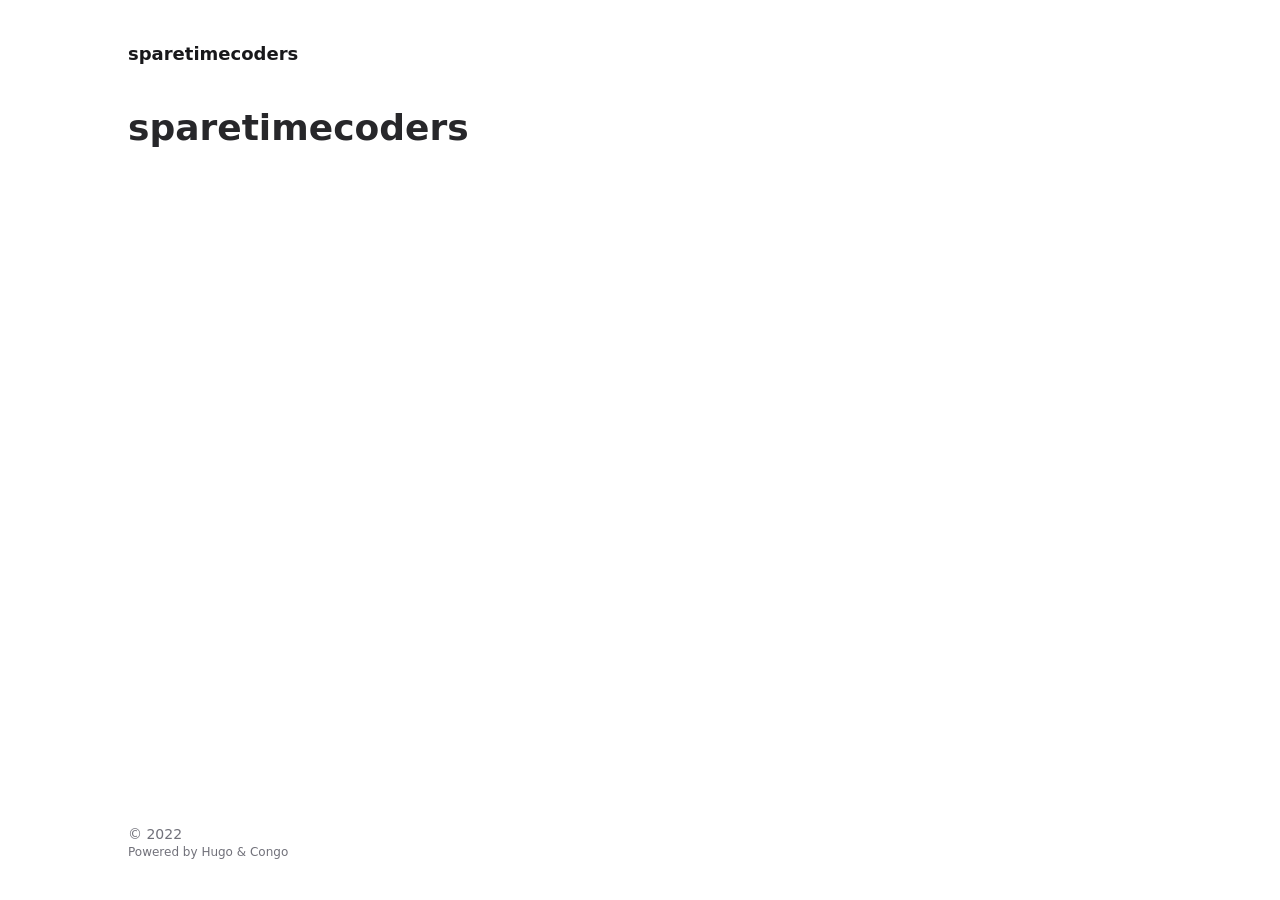
==== index.html @ 03d4c71a "deploy: 7c7c53c31c86f6ea91732c669227849300870226" ====
<!doctype html><html lang=en-us dir=ltr class=scroll-smooth data-default-appearance=light data-auto-appearance=true><head><meta charset=utf-8><meta http-equiv=content-language content="en-us"><meta name=viewport content="width=device-width,initial-scale=1"><meta http-equiv=x-ua-compatible content="ie=edge"><title>sparetimecoders</title><meta name=title content="sparetimecoders"><link rel=canonical href=https://sparetimecoders.com/><link rel=alternate type=application/rss+xml href=/index.xml title=sparetimecoders><link type=text/css rel=stylesheet href=/css/main.bundle.min.dad1b12325f7c3b44ad9c0d8067355f25810caa10211e22eb73350c24e042ebbb765ca20078335394f8497638dcec36e2d78bfea538ef059bcc1084d0f1950d5.css integrity="sha512-2tGxIyX3w7RK2cDYBnNV8lgQyqECEeIutzNQwk4ELru3ZcogB4M1OU+El2ONzsNuLXi/6lOO8Fm8wQhNDxlQ1Q=="><script type=text/javascript src=/js/appearance.min.12e98742cd283574d030a7fe55f29597df4ee214f7ff7075b4d19a64d046a602753c715295550be7899b661619cec89c679049d36c624681671a8013c1249896.js integrity="sha512-EumHQs0oNXTQMKf+VfKVl99O4hT3/3B1tNGaZNBGpgJ1PHFSlVUL54mbZhYZzsicZ5BJ02xiRoFnGoATwSSYlg=="></script>
<link rel=apple-touch-icon sizes=180x180 href=/apple-touch-icon.png><link rel=icon type=image/png sizes=32x32 href=/favicon-32x32.png><link rel=icon type=image/png sizes=16x16 href=/favicon-16x16.png><link rel=manifest href=/site.webmanifest><meta property="og:title" content="sparetimecoders"><meta property="og:description" content><meta property="og:type" content="website"><meta property="og:url" content="https://sparetimecoders.com/"><meta name=twitter:card content="summary"><meta name=twitter:title content="sparetimecoders"><meta name=twitter:description content><script type=application/ld+json>{"@context":"https://schema.org","@type":"WebSite","@id":"https:\/\/sparetimecoders.com\/","name":"sparetimecoders","inLanguage":"en-us","url":"https:\/\/sparetimecoders.com\/","publisher":{"@type":"Person","name":""}}</script><meta name=generator content="Hugo 0.96.0"></head><body class="flex flex-col h-screen px-6 m-auto text-lg leading-7 bg-neutral text-neutral-900 sm:px-14 md:px-24 lg:px-32 dark:bg-neutral-800 dark:text-neutral max-w-7xl"><div id=the-top class="absolute flex self-center"><a class="px-3 py-1 text-sm -translate-y-8 rounded-b-lg bg-primary-200 dark:bg-neutral-600 focus:translate-y-0" href=#main-content><span class="font-bold ltr:pr-2 rtl:pl-2 text-primary-600 dark:text-primary-400">&darr;</span>Skip to main content</a></div><header class="flex justify-between py-6 font-semibold sm:items-center sm:py-10 text-neutral-900 dark:text-neutral print:hidden"><div><a class="decoration-primary-500 hover:underline hover:decoration-2 hover:underline-offset-2" rel=me href=/>sparetimecoders</a></div></header><main id=main-content class="relative grow"><article class="max-w-full prose dark:prose-invert"><header><h1>sparetimecoders</h1></header><section></section></article><section></section></main><footer class="py-10 print:hidden"><div class="flex justify-between"><div><p class="text-sm text-neutral-500 dark:text-neutral-400">&copy;
2022</p><p class="text-xs text-neutral-500 dark:text-neutral-400">Powered by <a class="hover:underline hover:decoration-primary-400 hover:text-primary-500" href=https://gohugo.io/ target=_blank rel="noopener noreferrer">Hugo</a> & <a class="hover:underline hover:decoration-primary-400 hover:text-primary-500" href=https://git.io/hugo-congo target=_blank rel="noopener noreferrer">Congo</a></p></div></div></footer></body></html>
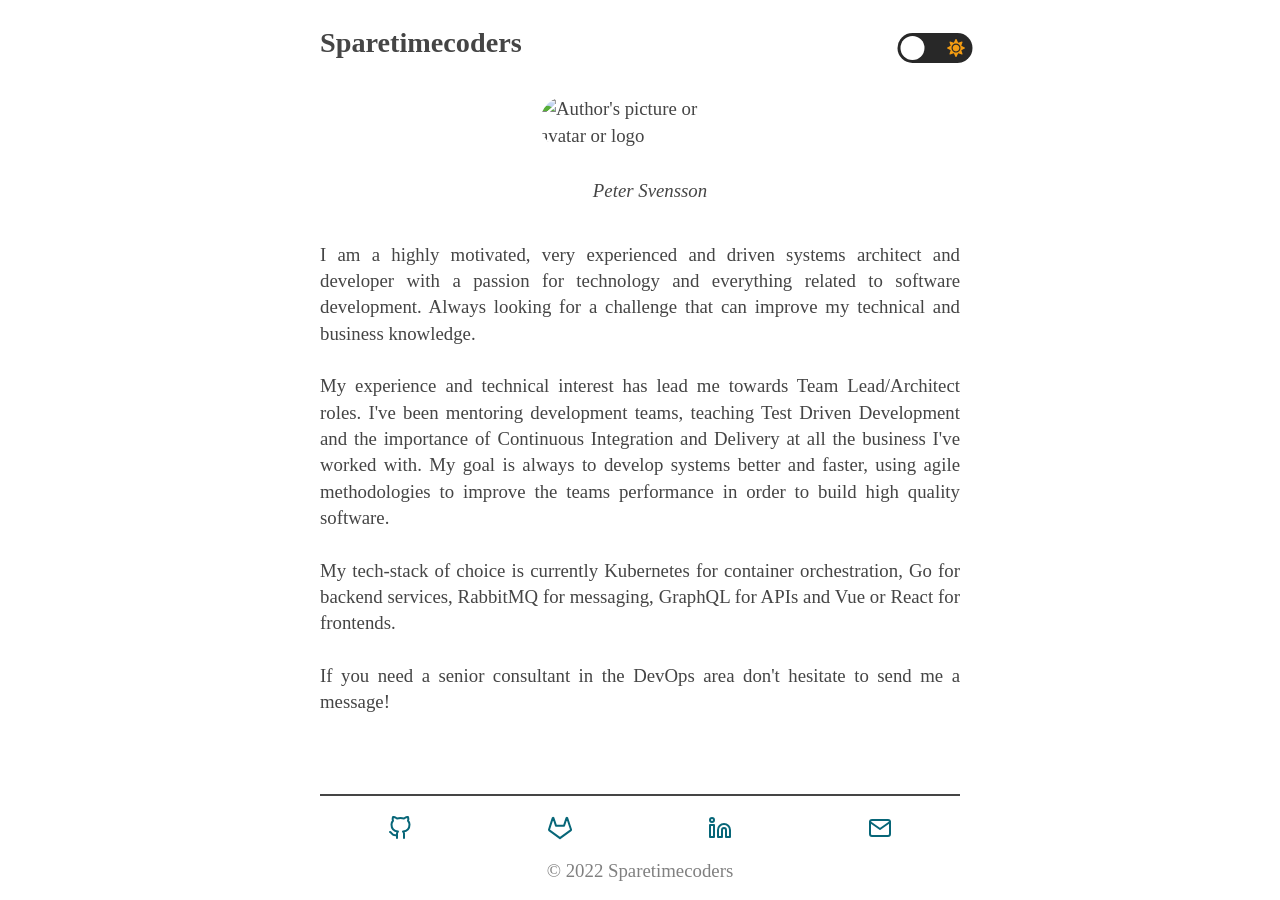
==== commit 39724db8: "deploy: dec8c77c573c0cb9148492866397017cd931293d" ====
--- a/index.html
+++ b/index.html
@@ -1,3 +1,24 @@
-<!doctype html><html lang=en-us dir=ltr class=scroll-smooth data-default-appearance=light data-auto-appearance=true><head><meta charset=utf-8><meta http-equiv=content-language content="en-us"><meta name=viewport content="width=device-width,initial-scale=1"><meta http-equiv=x-ua-compatible content="ie=edge"><title>sparetimecoders</title><meta name=title content="sparetimecoders"><link rel=canonical href=https://sparetimecoders.com/><link rel=alternate type=application/rss+xml href=/index.xml title=sparetimecoders><link type=text/css rel=stylesheet href=/css/main.bundle.min.dad1b12325f7c3b44ad9c0d8067355f25810caa10211e22eb73350c24e042ebbb765ca20078335394f8497638dcec36e2d78bfea538ef059bcc1084d0f1950d5.css integrity="sha512-2tGxIyX3w7RK2cDYBnNV8lgQyqECEeIutzNQwk4ELru3ZcogB4M1OU+El2ONzsNuLXi/6lOO8Fm8wQhNDxlQ1Q=="><script type=text/javascript src=/js/appearance.min.12e98742cd283574d030a7fe55f29597df4ee214f7ff7075b4d19a64d046a602753c715295550be7899b661619cec89c679049d36c624681671a8013c1249896.js integrity="sha512-EumHQs0oNXTQMKf+VfKVl99O4hT3/3B1tNGaZNBGpgJ1PHFSlVUL54mbZhYZzsicZ5BJ02xiRoFnGoATwSSYlg=="></script>
-<link rel=apple-touch-icon sizes=180x180 href=/apple-touch-icon.png><link rel=icon type=image/png sizes=32x32 href=/favicon-32x32.png><link rel=icon type=image/png sizes=16x16 href=/favicon-16x16.png><link rel=manifest href=/site.webmanifest><meta property="og:title" content="sparetimecoders"><meta property="og:description" content><meta property="og:type" content="website"><meta property="og:url" content="https://sparetimecoders.com/"><meta name=twitter:card content="summary"><meta name=twitter:title content="sparetimecoders"><meta name=twitter:description content><script type=application/ld+json>{"@context":"https://schema.org","@type":"WebSite","@id":"https:\/\/sparetimecoders.com\/","name":"sparetimecoders","inLanguage":"en-us","url":"https:\/\/sparetimecoders.com\/","publisher":{"@type":"Person","name":""}}</script><meta name=generator content="Hugo 0.96.0"></head><body class="flex flex-col h-screen px-6 m-auto text-lg leading-7 bg-neutral text-neutral-900 sm:px-14 md:px-24 lg:px-32 dark:bg-neutral-800 dark:text-neutral max-w-7xl"><div id=the-top class="absolute flex self-center"><a class="px-3 py-1 text-sm -translate-y-8 rounded-b-lg bg-primary-200 dark:bg-neutral-600 focus:translate-y-0" href=#main-content><span class="font-bold ltr:pr-2 rtl:pl-2 text-primary-600 dark:text-primary-400">&darr;</span>Skip to main content</a></div><header class="flex justify-between py-6 font-semibold sm:items-center sm:py-10 text-neutral-900 dark:text-neutral print:hidden"><div><a class="decoration-primary-500 hover:underline hover:decoration-2 hover:underline-offset-2" rel=me href=/>sparetimecoders</a></div></header><main id=main-content class="relative grow"><article class="max-w-full prose dark:prose-invert"><header><h1>sparetimecoders</h1></header><section></section></article><section></section></main><footer class="py-10 print:hidden"><div class="flex justify-between"><div><p class="text-sm text-neutral-500 dark:text-neutral-400">&copy;
-2022</p><p class="text-xs text-neutral-500 dark:text-neutral-400">Powered by <a class="hover:underline hover:decoration-primary-400 hover:text-primary-500" href=https://gohugo.io/ target=_blank rel="noopener noreferrer">Hugo</a> & <a class="hover:underline hover:decoration-primary-400 hover:text-primary-500" href=https://git.io/hugo-congo target=_blank rel="noopener noreferrer">Congo</a></p></div></div></footer></body></html>+<!doctype html><html lang><head><meta charset=utf-8><meta http-equiv=x-ua-compatible content="ie=edge"><title>Sparetimecoders Software Development</title><meta name=description content="    I am a highly motivated, very experienced and driven systems architect and developer with a passion
+    for technology and everything related to software development.
+    Always looking for a challenge that can improve my technical and business knowledge.
+    <br><br>
+    My experience and technical interest has lead me towards Team Lead/Architect roles.
+    I've been mentoring development teams, teaching Test Driven Development and the importance of Continuous
+    Integration and Delivery at all the business I've worked with.
+    My goal is always to develop systems better and faster, using agile methodologies to improve the teams performance
+    in order to build high quality software.
+    <br><br>
+    My tech-stack of choice  is currently Kubernetes for container orchestration, Go for backend services, RabbitMQ for
+    messaging, GraphQL for APIs and Vue or React for frontends.
+    <br> <br>
+    If you need a senior consultant in the DevOps area don't hesitate to send me a message!
+    "><meta property="og:title" content="Sparetimecoders Software Development"><meta property="og:description" content=" I am a highly motivated, very experienced and driven systems architect and developer with a passion for technology and everything related to software development. Always looking for a challenge that can improve my technical and business knowledge. My experience and technical interest has lead me towards Team Lead/Architect roles. I've been mentoring development teams, teaching Test Driven Development and the importance of Continuous Integration and Delivery at all the business I've worked with. My goal is always to develop systems better and faster, using agile methodologies to improve the teams performance in order to build high quality software. My tech-stack of choice is currently Kubernetes for container orchestration, Go for backend services, RabbitMQ for messaging, GraphQL for APIs and Vue or React for frontends. If you need a senior consultant in the DevOps area don't hesitate to send me a message! "><meta property="og:image" content="https://www.gravatar.com/avatar/f2f7b571ef5c3e58f23114f6a8a2f0c1?s=200"><meta name=keywords content><link rel=stylesheet href=https://cdn.jsdelivr.net/npm/katex@0.12.0/dist/katex.min.css integrity=sha384-AfEj0r4/OFrOo5t7NnNe46zW/tFgW6x/bCJG8FqQCEo3+Aro6EYUG4+cU+KJWu/X crossorigin=anonymous><script defer src=https://cdn.jsdelivr.net/npm/katex@0.12.0/dist/katex.min.js integrity=sha384-g7c+Jr9ZivxKLnZTDUhnkOnsh30B4H0rpLUpJ4jAIKs4fnJI+sEnkvrMWph2EDg4 crossorigin=anonymous></script>
+<script defer src=https://cdn.jsdelivr.net/npm/katex@0.12.0/dist/contrib/auto-render.min.js integrity=sha384-mll67QQFJfxn0IYznZYonOWZ644AWYC+Pt2cHqMaRhXVrursRwvLnLaebdGIlYNa crossorigin=anonymous onload=renderMathInElement(document.body)></script><meta name=keywords content="fast,hugo,theme,minimal,gruvbox"><link rel=icon type=image/svg href=https://sparetimecoders.github.io/img/favicon-32x32.png><meta name=author content="peter_svensson"><meta name=viewport content="width=device-width,initial-scale=1"><meta name=generator content="Hugo 0.96.0"><link rel=stylesheet href=https://sparetimecoders.github.io/sass/main.min.a669fc379ca0ba4d389af69be2682407e7bca16d368f2e7ad5b83c0cd80029b3.css type=text/css media=screen><link rel=alternate type=application/rss+xml href=https://sparetimecoders.github.io/index.xml title="Sparetimecoders Software Development"></head><body><div class=line id=scrollIndicator></div><div class=main><div class=title><div class=name><h2><a href=https://sparetimecoders.github.io style=text-decoration:none;color:inherit>Sparetimecoders</a></h2></div><div class=color-scheme><input type=checkbox class=checkbox id=chk>
+<label class=label for=chk><svg aria-hidden="true" focusable="false" data-prefix="fas" data-icon="moon" role="img" xmlns="http://www.w3.org/2000/svg" viewBox="0 0 512 512"><path fill="currentcolor" d="M283.211 512c78.962.0 151.079-35.925 198.857-94.792 7.068-8.708-.639-21.43-11.562-19.35-124.203 23.654-238.262-71.576-238.262-196.954.0-72.222 38.662-138.635 101.498-174.394 9.686-5.512 7.25-20.197-3.756-22.23A258.156 258.156.0 00283.211.0c-141.309.0-256 114.511-256 256 0 141.309 114.511 256 256 256z"/></svg><svg aria-hidden="true" focusable="false" data-prefix="fas" data-icon="sun" role="img" xmlns="http://www.w3.org/2000/svg" viewBox="0 0 512 512"><path fill="currentcolor" d="M256 160c-52.9.0-96 43.1-96 96s43.1 96 96 96 96-43.1 96-96-43.1-96-96-96zm246.4 80.5-94.7-47.3 33.5-100.4c4.5-13.6-8.4-26.5-21.9-21.9l-100.4 33.5-47.4-94.8c-6.4-12.8-24.6-12.8-31 0l-47.3 94.7L92.7 70.8c-13.6-4.5-26.5 8.4-21.9 21.9l33.5 100.4-94.7 47.4c-12.8 6.4-12.8 24.6.0 31l94.7 47.3-33.5 100.5c-4.5 13.6 8.4 26.5 21.9 21.9l100.4-33.5 47.3 94.7c6.4 12.8 24.6 12.8 31 0l47.3-94.7 100.4 33.5c13.6 4.5 26.5-8.4 21.9-21.9l-33.5-100.4 94.7-47.3c13-6.5 13-24.7.2-31.1zm-155.9 106c-49.9 49.9-131.1 49.9-181 0s-49.9-131.1.0-181 131.1-49.9 181 0 49.9 131.1.0 181z"/></svg><div class=ball></div></label></div></div><script>const themeSetter=e=>{document.body.classList.toggle("dark"),localStorage.setItem("theme",e),blockSwitcher()},blockSwitcher=()=>[...document.getElementsByTagName("BLOCKQUOTE")].forEach(e=>e.classList.toggle("dark")),styleSwapper=()=>{document.body.classList.add("back-transition"),localStorage.getItem("theme")==="dark"?themeSetter("light"):localStorage.getItem("theme")==="light"&&themeSetter("dark")};localStorage.getItem("theme")==="dark"?(themeSetter("dark"),document.addEventListener("DOMContentLoaded",blockSwitcher)):localStorage.setItem("theme","light"),document.getElementById("chk").addEventListener("change",styleSwapper),window.addEventListener("scroll",()=>{let e=document.documentElement.scrollHeight-document.documentElement.clientHeight;if(e>=500){let t=document.body.scrollTop||document.documentElement.scrollTop,n=t/e*100;document.getElementById("scrollIndicator").style.width=n+"%"}})</script><div class=intro style=align-items:center><img class=image src="https://www.gravatar.com/avatar/f2f7b571ef5c3e58f23114f6a8a2f0c1?s=200" title="Peter Svensson" width=200px alt="Author's picture or avatar or logo"><ul><li class=intro-quote>Peter Svensson</li></ul><p>I am a highly motivated, very experienced and driven systems architect and developer with a passion
+for technology and everything related to software development.
+Always looking for a challenge that can improve my technical and business knowledge.<br><br>My experience and technical interest has lead me towards Team Lead/Architect roles.
+I've been mentoring development teams, teaching Test Driven Development and the importance of Continuous
+Integration and Delivery at all the business I've worked with.
+My goal is always to develop systems better and faster, using agile methodologies to improve the teams performance
+in order to build high quality software.<br><br>My tech-stack of choice is currently Kubernetes for container orchestration, Go for backend services, RabbitMQ for
+messaging, GraphQL for APIs and Vue or React for frontends.<br><br>If you need a senior consultant in the DevOps area don't hesitate to send me a message!</p></div><div class=nav></div><footer id=footer><strong></strong><div class=social>&nbsp; <a href=https://github.com/peter-svensson/ target=_blank rel=noopener title=Github><svg xmlns="http://www.w3.org/2000/svg" width="24" height="24" viewBox="0 0 24 24" fill="none" stroke="currentcolor" stroke-width="2" stroke-linecap="round" stroke-linejoin="round"><path d="M9 19c-5 1.5-5-2.5-7-3m14 6v-3.87a3.37 3.37.0 00-.94-2.61c3.14-.35 6.44-1.54 6.44-7A5.44 5.44.0 0020 4.77 5.07 5.07.0 0019.91 1S18.73.65 16 2.48a13.38 13.38.0 00-7 0C6.27.65 5.09 1 5.09 1A5.07 5.07.0 005 4.77 5.44 5.44.0 003.5 8.55c0 5.42 3.3 6.61 6.44 7A3.37 3.37.0 009 18.13V22"/></svg></a>&nbsp;&nbsp; <a href=https://gitlab.com/sparetimecoders/ target=_blank rel=noopener title=Gitlab><svg xmlns="http://www.w3.org/2000/svg" width="24" height="24" viewBox="0 0 24 24" fill="none" stroke="currentcolor" stroke-width="2" stroke-linecap="round" stroke-linejoin="round"><path d="M22.65 14.39 12 22.13 1.35 14.39a.84.84.0 01-.3-.94l1.22-3.78 2.44-7.51A.42.42.0 014.82 2a.43.43.0 01.58.0.42.42.0 01.11.18l2.44 7.49h8.1l2.44-7.51A.42.42.0 0118.6 2a.43.43.0 01.58.0.42.42.0 01.11.18l2.44 7.51L23 13.45a.84.84.0 01-.35.94z"/></svg></a>&nbsp;&nbsp; <a href=https://www.linkedin.com/in/peter--svensson/ target=_blank rel=noopener title=Linkedin><svg xmlns="http://www.w3.org/2000/svg" width="24" height="24" viewBox="0 0 24 24" fill="none" stroke="currentcolor" stroke-width="2" stroke-linecap="round" stroke-linejoin="round"><path d="M16 8a6 6 0 016 6v7h-4v-7a2 2 0 00-2-2 2 2 0 00-2 2v7h-4v-7a6 6 0 016-6z"/><rect x="2" y="9" width="4" height="12"/><circle cx="4" cy="4" r="2"/></svg></a>&nbsp;&nbsp; <a href=mailto:peter@sparetimecoders.com target=_blank rel=noopener title=Email><svg xmlns="http://www.w3.org/2000/svg" width="24" height="24" viewBox="0 0 24 24" fill="none" stroke="currentcolor" stroke-width="2" stroke-linecap="round" stroke-linejoin="round"><path d="M4 4h16c1.1.0 2 .9 2 2v12c0 1.1-.9 2-2 2H4c-1.1.0-2-.9-2-2V6c0-1.1.9-2 2-2z"/><polyline points="22,6 12,13 2,6"/></svg></a>&nbsp;</div><strong></strong><p style=color:grey>© 2022 Sparetimecoders</p></footer></div></body></html>
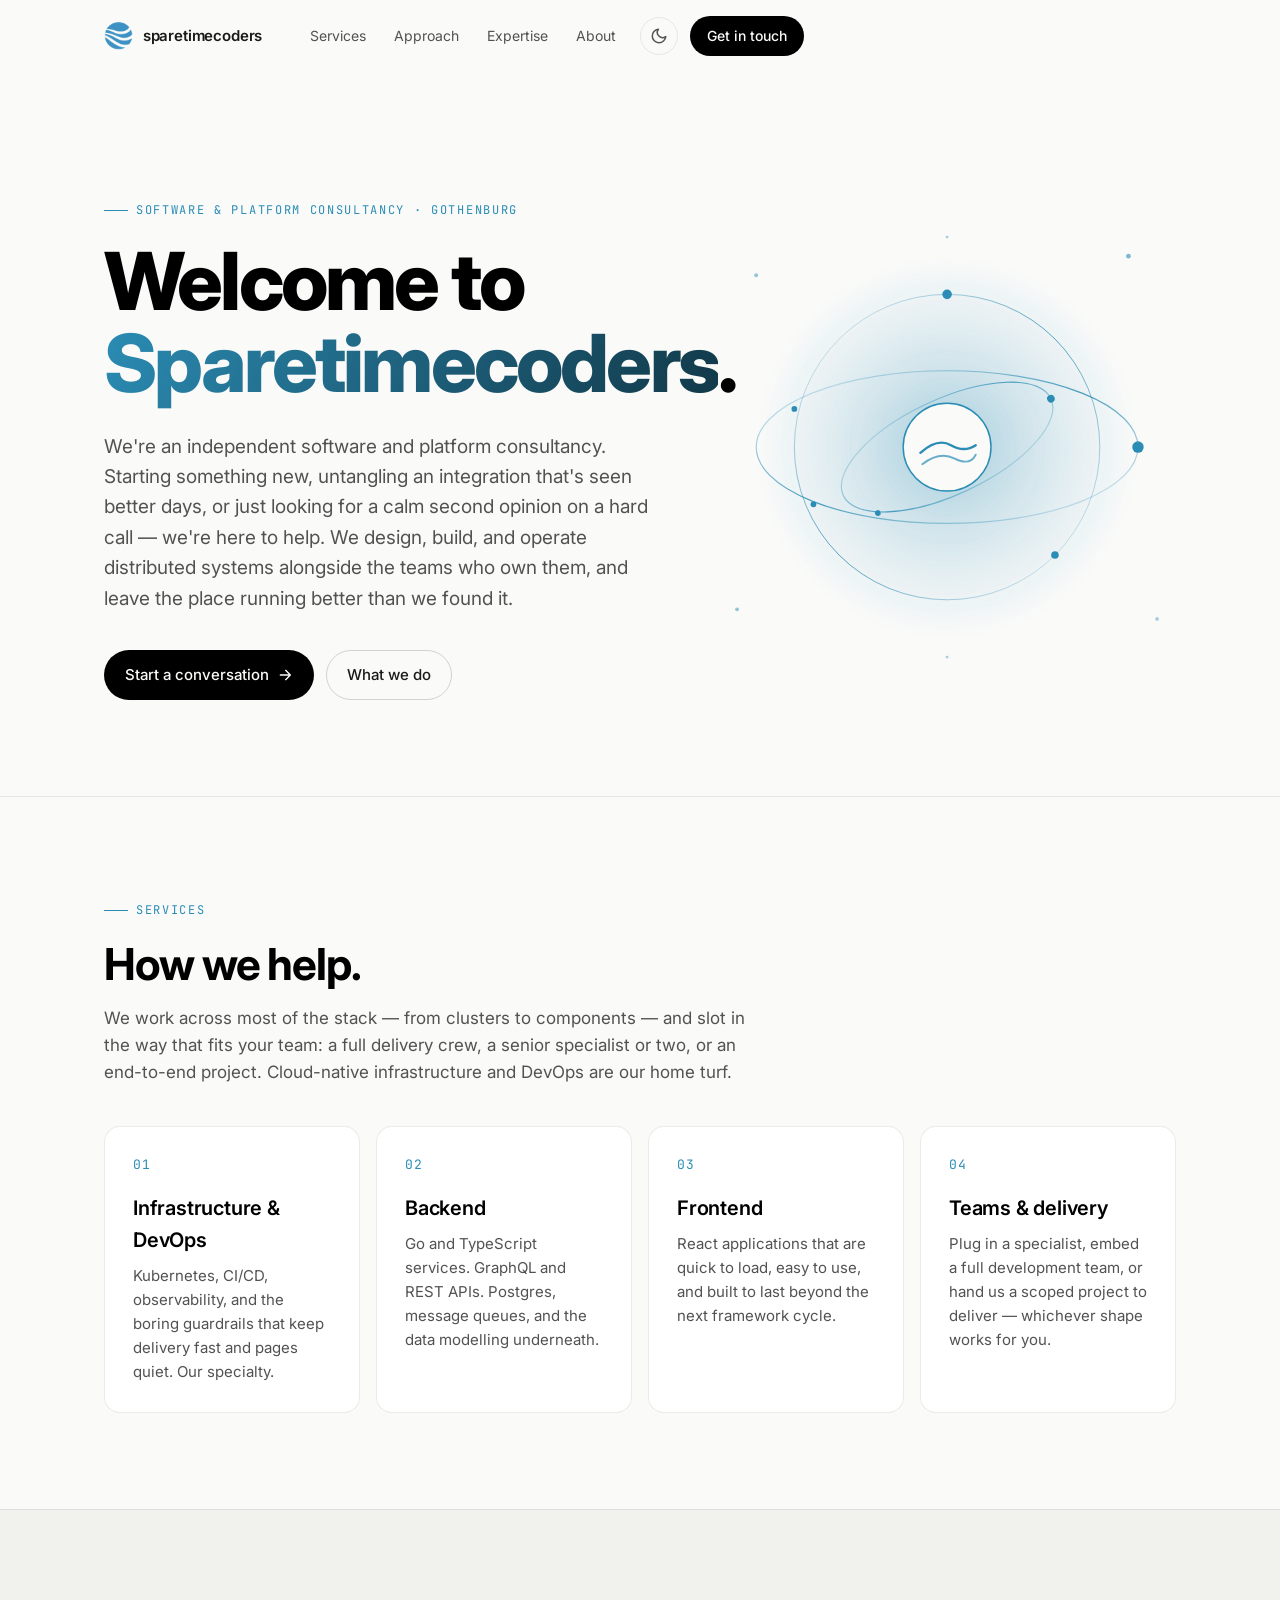
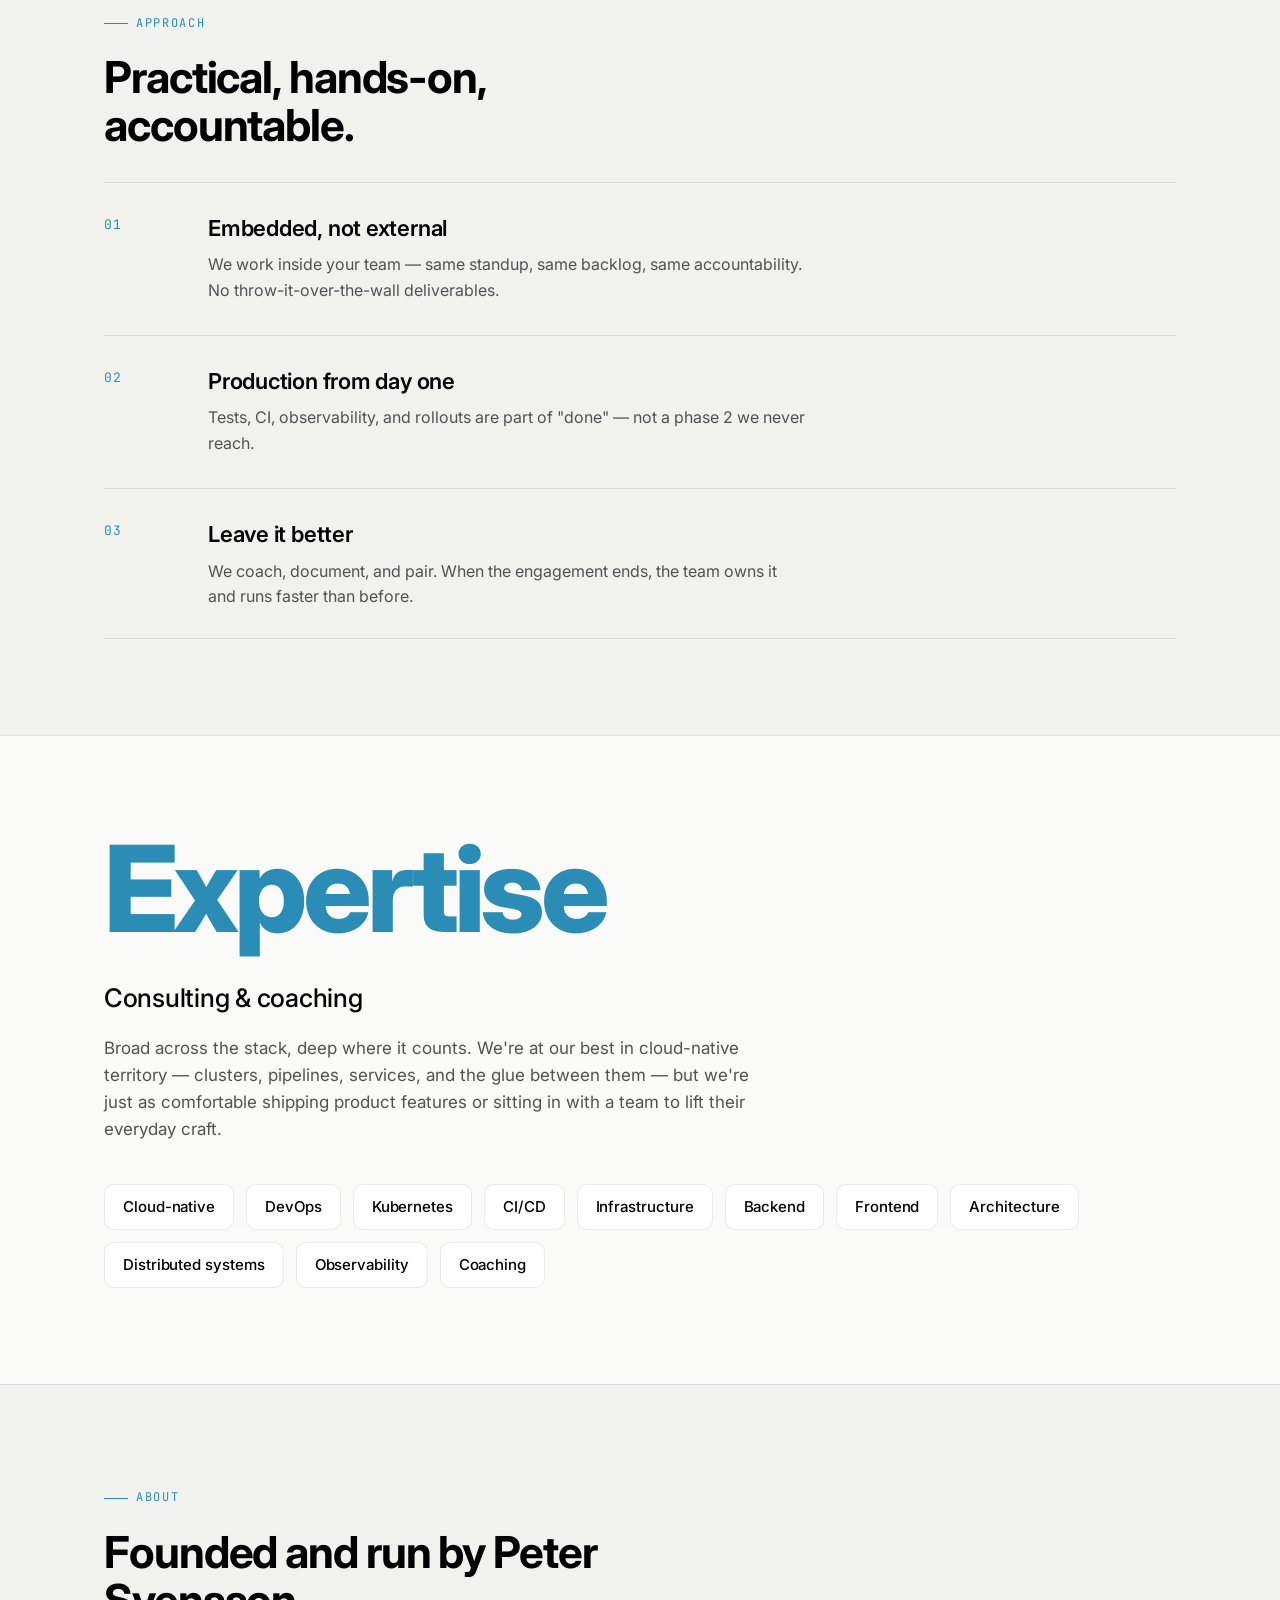
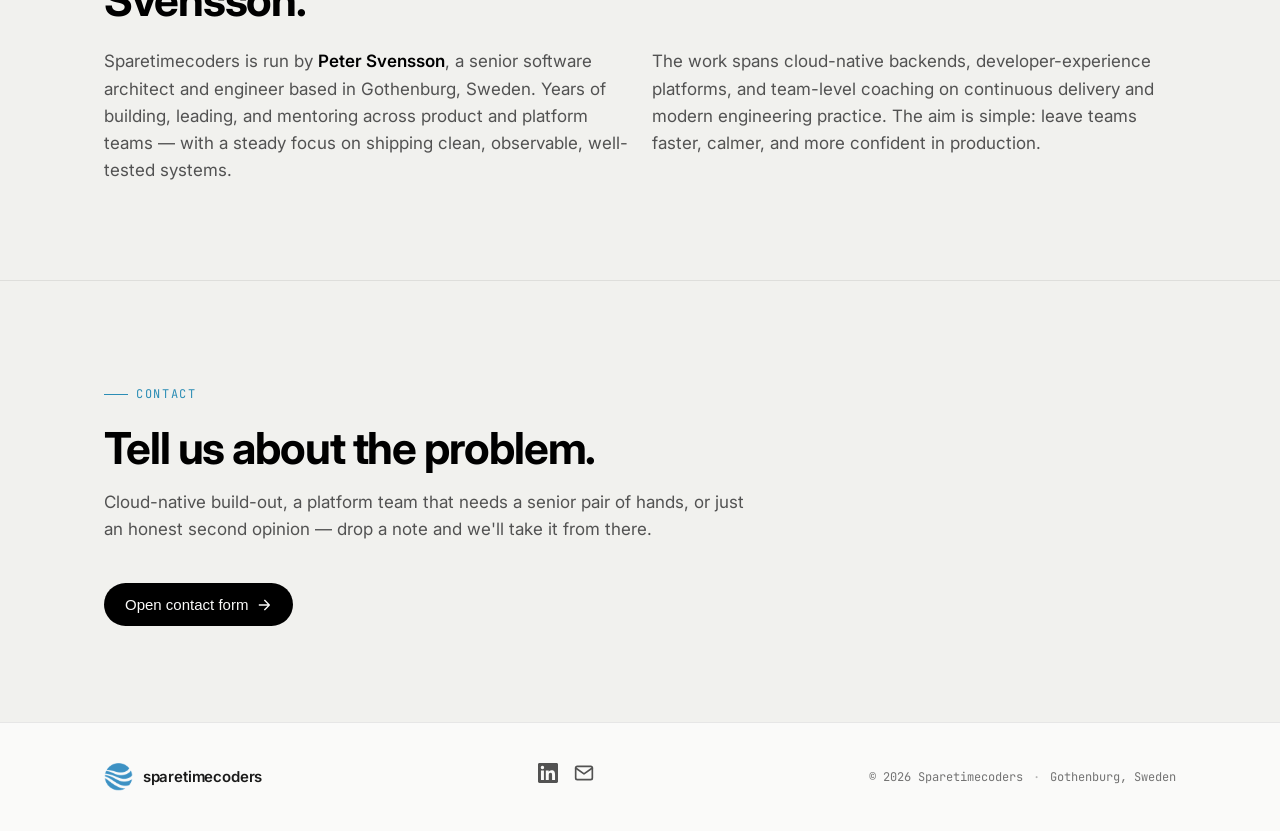
==== commit f317fdec: "feat: rebuild site as custom static landing page Replace Hugo + gruvhugo theme with hand-rolled HTML" ====
--- a/index.html
+++ b/index.html
@@ -1,24 +1,401 @@
-<!doctype html><html lang><head><meta charset=utf-8><meta http-equiv=x-ua-compatible content="ie=edge"><title>Sparetimecoders Software Development</title><meta name=description content="    I am a highly motivated, very experienced and driven systems architect and developer with a passion
-    for technology and everything related to software development.
-    Always looking for a challenge that can improve my technical and business knowledge.
-    <br><br>
-    My experience and technical interest has lead me towards Team Lead/Architect roles.
-    I've been mentoring development teams, teaching Test Driven Development and the importance of Continuous
-    Integration and Delivery at all the business I've worked with.
-    My goal is always to develop systems better and faster, using agile methodologies to improve the teams performance
-    in order to build high quality software.
-    <br><br>
-    My tech-stack of choice  is currently Kubernetes for container orchestration, Go for backend services, RabbitMQ for
-    messaging, GraphQL for APIs and Vue or React for frontends.
-    <br> <br>
-    If you need a senior consultant in the DevOps area don't hesitate to send me a message!
-    "><meta property="og:title" content="Sparetimecoders Software Development"><meta property="og:description" content=" I am a highly motivated, very experienced and driven systems architect and developer with a passion for technology and everything related to software development. Always looking for a challenge that can improve my technical and business knowledge. My experience and technical interest has lead me towards Team Lead/Architect roles. I've been mentoring development teams, teaching Test Driven Development and the importance of Continuous Integration and Delivery at all the business I've worked with. My goal is always to develop systems better and faster, using agile methodologies to improve the teams performance in order to build high quality software. My tech-stack of choice is currently Kubernetes for container orchestration, Go for backend services, RabbitMQ for messaging, GraphQL for APIs and Vue or React for frontends. If you need a senior consultant in the DevOps area don't hesitate to send me a message! "><meta property="og:image" content="https://www.gravatar.com/avatar/f2f7b571ef5c3e58f23114f6a8a2f0c1?s=200"><meta name=keywords content><link rel=stylesheet href=https://cdn.jsdelivr.net/npm/katex@0.12.0/dist/katex.min.css integrity=sha384-AfEj0r4/OFrOo5t7NnNe46zW/tFgW6x/bCJG8FqQCEo3+Aro6EYUG4+cU+KJWu/X crossorigin=anonymous><script defer src=https://cdn.jsdelivr.net/npm/katex@0.12.0/dist/katex.min.js integrity=sha384-g7c+Jr9ZivxKLnZTDUhnkOnsh30B4H0rpLUpJ4jAIKs4fnJI+sEnkvrMWph2EDg4 crossorigin=anonymous></script>
-<script defer src=https://cdn.jsdelivr.net/npm/katex@0.12.0/dist/contrib/auto-render.min.js integrity=sha384-mll67QQFJfxn0IYznZYonOWZ644AWYC+Pt2cHqMaRhXVrursRwvLnLaebdGIlYNa crossorigin=anonymous onload=renderMathInElement(document.body)></script><meta name=keywords content="fast,hugo,theme,minimal,gruvbox"><link rel=icon type=image/svg href=https://sparetimecoders.github.io/img/favicon-32x32.png><meta name=author content="peter_svensson"><meta name=viewport content="width=device-width,initial-scale=1"><meta name=generator content="Hugo 0.96.0"><link rel=stylesheet href=https://sparetimecoders.github.io/sass/main.min.a669fc379ca0ba4d389af69be2682407e7bca16d368f2e7ad5b83c0cd80029b3.css type=text/css media=screen><link rel=alternate type=application/rss+xml href=https://sparetimecoders.github.io/index.xml title="Sparetimecoders Software Development"></head><body><div class=line id=scrollIndicator></div><div class=main><div class=title><div class=name><h2><a href=https://sparetimecoders.github.io style=text-decoration:none;color:inherit>Sparetimecoders</a></h2></div><div class=color-scheme><input type=checkbox class=checkbox id=chk>
-<label class=label for=chk><svg aria-hidden="true" focusable="false" data-prefix="fas" data-icon="moon" role="img" xmlns="http://www.w3.org/2000/svg" viewBox="0 0 512 512"><path fill="currentcolor" d="M283.211 512c78.962.0 151.079-35.925 198.857-94.792 7.068-8.708-.639-21.43-11.562-19.35-124.203 23.654-238.262-71.576-238.262-196.954.0-72.222 38.662-138.635 101.498-174.394 9.686-5.512 7.25-20.197-3.756-22.23A258.156 258.156.0 00283.211.0c-141.309.0-256 114.511-256 256 0 141.309 114.511 256 256 256z"/></svg><svg aria-hidden="true" focusable="false" data-prefix="fas" data-icon="sun" role="img" xmlns="http://www.w3.org/2000/svg" viewBox="0 0 512 512"><path fill="currentcolor" d="M256 160c-52.9.0-96 43.1-96 96s43.1 96 96 96 96-43.1 96-96-43.1-96-96-96zm246.4 80.5-94.7-47.3 33.5-100.4c4.5-13.6-8.4-26.5-21.9-21.9l-100.4 33.5-47.4-94.8c-6.4-12.8-24.6-12.8-31 0l-47.3 94.7L92.7 70.8c-13.6-4.5-26.5 8.4-21.9 21.9l33.5 100.4-94.7 47.4c-12.8 6.4-12.8 24.6.0 31l94.7 47.3-33.5 100.5c-4.5 13.6 8.4 26.5 21.9 21.9l100.4-33.5 47.3 94.7c6.4 12.8 24.6 12.8 31 0l47.3-94.7 100.4 33.5c13.6 4.5 26.5-8.4 21.9-21.9l-33.5-100.4 94.7-47.3c13-6.5 13-24.7.2-31.1zm-155.9 106c-49.9 49.9-131.1 49.9-181 0s-49.9-131.1.0-181 131.1-49.9 181 0 49.9 131.1.0 181z"/></svg><div class=ball></div></label></div></div><script>const themeSetter=e=>{document.body.classList.toggle("dark"),localStorage.setItem("theme",e),blockSwitcher()},blockSwitcher=()=>[...document.getElementsByTagName("BLOCKQUOTE")].forEach(e=>e.classList.toggle("dark")),styleSwapper=()=>{document.body.classList.add("back-transition"),localStorage.getItem("theme")==="dark"?themeSetter("light"):localStorage.getItem("theme")==="light"&&themeSetter("dark")};localStorage.getItem("theme")==="dark"?(themeSetter("dark"),document.addEventListener("DOMContentLoaded",blockSwitcher)):localStorage.setItem("theme","light"),document.getElementById("chk").addEventListener("change",styleSwapper),window.addEventListener("scroll",()=>{let e=document.documentElement.scrollHeight-document.documentElement.clientHeight;if(e>=500){let t=document.body.scrollTop||document.documentElement.scrollTop,n=t/e*100;document.getElementById("scrollIndicator").style.width=n+"%"}})</script><div class=intro style=align-items:center><img class=image src="https://www.gravatar.com/avatar/f2f7b571ef5c3e58f23114f6a8a2f0c1?s=200" title="Peter Svensson" width=200px alt="Author's picture or avatar or logo"><ul><li class=intro-quote>Peter Svensson</li></ul><p>I am a highly motivated, very experienced and driven systems architect and developer with a passion
-for technology and everything related to software development.
-Always looking for a challenge that can improve my technical and business knowledge.<br><br>My experience and technical interest has lead me towards Team Lead/Architect roles.
-I've been mentoring development teams, teaching Test Driven Development and the importance of Continuous
-Integration and Delivery at all the business I've worked with.
-My goal is always to develop systems better and faster, using agile methodologies to improve the teams performance
-in order to build high quality software.<br><br>My tech-stack of choice is currently Kubernetes for container orchestration, Go for backend services, RabbitMQ for
-messaging, GraphQL for APIs and Vue or React for frontends.<br><br>If you need a senior consultant in the DevOps area don't hesitate to send me a message!</p></div><div class=nav></div><footer id=footer><strong></strong><div class=social>&nbsp; <a href=https://github.com/peter-svensson/ target=_blank rel=noopener title=Github><svg xmlns="http://www.w3.org/2000/svg" width="24" height="24" viewBox="0 0 24 24" fill="none" stroke="currentcolor" stroke-width="2" stroke-linecap="round" stroke-linejoin="round"><path d="M9 19c-5 1.5-5-2.5-7-3m14 6v-3.87a3.37 3.37.0 00-.94-2.61c3.14-.35 6.44-1.54 6.44-7A5.44 5.44.0 0020 4.77 5.07 5.07.0 0019.91 1S18.73.65 16 2.48a13.38 13.38.0 00-7 0C6.27.65 5.09 1 5.09 1A5.07 5.07.0 005 4.77 5.44 5.44.0 003.5 8.55c0 5.42 3.3 6.61 6.44 7A3.37 3.37.0 009 18.13V22"/></svg></a>&nbsp;&nbsp; <a href=https://gitlab.com/sparetimecoders/ target=_blank rel=noopener title=Gitlab><svg xmlns="http://www.w3.org/2000/svg" width="24" height="24" viewBox="0 0 24 24" fill="none" stroke="currentcolor" stroke-width="2" stroke-linecap="round" stroke-linejoin="round"><path d="M22.65 14.39 12 22.13 1.35 14.39a.84.84.0 01-.3-.94l1.22-3.78 2.44-7.51A.42.42.0 014.82 2a.43.43.0 01.58.0.42.42.0 01.11.18l2.44 7.49h8.1l2.44-7.51A.42.42.0 0118.6 2a.43.43.0 01.58.0.42.42.0 01.11.18l2.44 7.51L23 13.45a.84.84.0 01-.35.94z"/></svg></a>&nbsp;&nbsp; <a href=https://www.linkedin.com/in/peter--svensson/ target=_blank rel=noopener title=Linkedin><svg xmlns="http://www.w3.org/2000/svg" width="24" height="24" viewBox="0 0 24 24" fill="none" stroke="currentcolor" stroke-width="2" stroke-linecap="round" stroke-linejoin="round"><path d="M16 8a6 6 0 016 6v7h-4v-7a2 2 0 00-2-2 2 2 0 00-2 2v7h-4v-7a6 6 0 016-6z"/><rect x="2" y="9" width="4" height="12"/><circle cx="4" cy="4" r="2"/></svg></a>&nbsp;&nbsp; <a href=mailto:peter@sparetimecoders.com target=_blank rel=noopener title=Email><svg xmlns="http://www.w3.org/2000/svg" width="24" height="24" viewBox="0 0 24 24" fill="none" stroke="currentcolor" stroke-width="2" stroke-linecap="round" stroke-linejoin="round"><path d="M4 4h16c1.1.0 2 .9 2 2v12c0 1.1-.9 2-2 2H4c-1.1.0-2-.9-2-2V6c0-1.1.9-2 2-2z"/><polyline points="22,6 12,13 2,6"/></svg></a>&nbsp;</div><strong></strong><p style=color:grey>© 2022 Sparetimecoders</p></footer></div></body></html>+<!doctype html>
+<html lang="en">
+<head>
+  <meta charset="utf-8" />
+  <meta name="viewport" content="width=device-width, initial-scale=1" />
+  <title>Sparetimecoders — Cloud-native software consulting</title>
+  <meta name="description" content="Sparetimecoders is an independent software and platform consultancy based in Gothenburg. Cloud-native, Go, TypeScript, Kubernetes." />
+  <meta name="theme-color" content="#0a1726" />
+  <meta property="og:title" content="Sparetimecoders — Cloud-native software consulting" />
+  <meta property="og:description" content="Independent software and platform consultancy. Cloud-native, Go, TypeScript, Kubernetes. Gothenburg, Sweden." />
+  <meta property="og:type" content="website" />
+  <meta property="og:url" content="https://sparetimecoders.com/" />
+  <meta property="og:image" content="https://sparetimecoders.com/images/logo-mark.png" />
+  <link rel="icon" type="image/png" sizes="32x32" href="/images/favicon-32x32.png" />
+  <link rel="icon" type="image/png" sizes="16x16" href="/images/favicon-16x16.png" />
+  <link rel="apple-touch-icon" href="/images/apple-touch-icon.png" />
+  <link rel="preconnect" href="https://fonts.googleapis.com" />
+  <link rel="preconnect" href="https://fonts.gstatic.com" crossorigin />
+  <link href="https://fonts.googleapis.com/css2?family=Inter:wght@400;500;600;700;800&family=JetBrains+Mono:wght@400;500&display=swap" rel="stylesheet" />
+  <link rel="stylesheet" href="/style.css?v=4" />
+</head>
+<body>
+  <a class="skip" href="#services">Skip to content</a>
+
+  <header class="nav">
+    <div class="nav-inner">
+      <a class="brand" href="/" aria-label="Sparetimecoders">
+        <img src="/images/logo-mark.png" alt="" width="84" height="82" />
+        <span class="brand-text">sparetimecoders</span>
+      </a>
+      <nav aria-label="Primary">
+        <ul class="nav-links">
+          <li><a href="#services">Services</a></li>
+          <li><a href="#approach">Approach</a></li>
+          <li><a href="#expertise">Expertise</a></li>
+          <li><a href="#about">About</a></li>
+        </ul>
+      </nav>
+      <div class="nav-actions">
+        <button id="theme-toggle" class="theme-toggle" aria-label="Toggle theme" type="button">
+          <svg class="icon-sun" viewBox="0 0 24 24" width="18" height="18" fill="none" stroke="currentColor" stroke-width="2" stroke-linecap="round" stroke-linejoin="round"><circle cx="12" cy="12" r="4"/><path d="M12 2v2M12 20v2M4.93 4.93l1.41 1.41M17.66 17.66l1.41 1.41M2 12h2M20 12h2M4.93 19.07l1.41-1.41M17.66 6.34l1.41-1.41"/></svg>
+          <svg class="icon-moon" viewBox="0 0 24 24" width="18" height="18" fill="none" stroke="currentColor" stroke-width="2" stroke-linecap="round" stroke-linejoin="round"><path d="M21 12.79A9 9 0 1 1 11.21 3 7 7 0 0 0 21 12.79z"/></svg>
+        </button>
+        <a class="btn btn-primary nav-cta" href="#contact">Get in touch</a>
+      </div>
+    </div>
+  </header>
+
+  <main>
+    <section class="hero">
+      <div class="container hero-grid">
+        <div class="hero-copy">
+          <p class="eyebrow">Software &amp; platform consultancy · Gothenburg</p>
+          <h1 class="hero-title">
+            Welcome to <span class="grad">Sparetimecoders</span>.
+          </h1>
+          <p class="hero-sub">
+            We're an independent software and platform consultancy. Starting something new,
+            untangling an integration that's seen better days, or just looking for a calm
+            second opinion on a hard call — we're here to help. We design, build, and operate
+            distributed systems alongside the teams who own them, and leave the place running
+            better than we found it.
+          </p>
+          <div class="cta-row">
+            <a class="btn btn-primary" href="#contact">Start a conversation
+              <svg viewBox="0 0 24 24" width="16" height="16" fill="none" stroke="currentColor" stroke-width="2" stroke-linecap="round" stroke-linejoin="round"><path d="M5 12h14M13 5l7 7-7 7"/></svg>
+            </a>
+            <a class="btn btn-ghost" href="#services">What we do</a>
+          </div>
+        </div>
+
+        <div class="hero-art" aria-hidden="true">
+          <svg viewBox="0 0 480 480" xmlns="http://www.w3.org/2000/svg" role="presentation">
+            <defs>
+              <radialGradient id="coreGrad" cx="50%" cy="50%" r="50%">
+                <stop offset="0%" stop-color="currentColor" stop-opacity="0.55" />
+                <stop offset="60%" stop-color="currentColor" stop-opacity="0.18" />
+                <stop offset="100%" stop-color="currentColor" stop-opacity="0" />
+              </radialGradient>
+              <linearGradient id="ringGrad" x1="0%" y1="0%" x2="100%" y2="100%">
+                <stop offset="0%" stop-color="currentColor" stop-opacity="0.0" />
+                <stop offset="50%" stop-color="currentColor" stop-opacity="0.85" />
+                <stop offset="100%" stop-color="currentColor" stop-opacity="0.0" />
+              </linearGradient>
+              <filter id="soft" x="-20%" y="-20%" width="140%" height="140%">
+                <feGaussianBlur stdDeviation="6" />
+              </filter>
+            </defs>
+
+            <g transform="translate(240 240)">
+              <circle r="200" fill="url(#coreGrad)" filter="url(#soft)" opacity="0.7" />
+
+              <g class="orbit orbit-1">
+                <ellipse rx="200" ry="80" fill="none" stroke="url(#ringGrad)" stroke-width="1.25" />
+                <circle cx="200" cy="0" r="6" fill="currentColor" />
+                <circle cx="-160" cy="-40" r="3" fill="currentColor" />
+              </g>
+
+              <g class="orbit orbit-2">
+                <ellipse rx="160" ry="160" fill="none" stroke="url(#ringGrad)" stroke-width="1" />
+                <circle cx="0" cy="-160" r="5" fill="currentColor" />
+                <circle cx="113" cy="113" r="4" fill="currentColor" />
+                <circle cx="-140" cy="60" r="3" fill="currentColor" />
+              </g>
+
+              <g class="orbit orbit-3">
+                <ellipse rx="120" ry="50" fill="none" stroke="url(#ringGrad)" stroke-width="1.25" transform="rotate(-25)" />
+                <circle cx="120" cy="0" r="4" fill="currentColor" transform="rotate(-25)" />
+                <circle cx="-95" cy="32" r="3" fill="currentColor" transform="rotate(-25)" />
+              </g>
+
+              <g class="core">
+                <circle r="46" stroke="currentColor" stroke-width="1.5" class="core-bg" style="fill: var(--bg);" />
+                <path d="M -28 6 Q -10 -10 4 -2 T 30 -2" fill="none" stroke="currentColor" stroke-width="2.5" stroke-linecap="round" />
+                <path d="M -26 18 Q -8 4 8 12 T 30 8" fill="none" stroke="currentColor" stroke-width="2" stroke-linecap="round" opacity="0.7" />
+                <circle r="46" fill="none" stroke="currentColor" stroke-width="0.5" opacity="0.4" />
+              </g>
+
+              <g class="dots">
+                <circle cx="-200" cy="-180" r="2" fill="currentColor" opacity="0.5" />
+                <circle cx="190" cy="-200" r="2.5" fill="currentColor" opacity="0.6" />
+                <circle cx="220" cy="180" r="2" fill="currentColor" opacity="0.4" />
+                <circle cx="-220" cy="170" r="2" fill="currentColor" opacity="0.5" />
+                <circle cx="0" cy="-220" r="1.5" fill="currentColor" opacity="0.4" />
+                <circle cx="0" cy="220" r="1.5" fill="currentColor" opacity="0.4" />
+              </g>
+            </g>
+          </svg>
+        </div>
+      </div>
+    </section>
+
+    <section id="services" class="section">
+      <div class="container">
+        <p class="eyebrow">Services</p>
+        <h2 class="section-title">How we help.</h2>
+        <p class="section-sub">
+          We work across most of the stack — from clusters to components — and slot in
+          the way that fits your team: a full delivery crew, a senior specialist or two,
+          or an end-to-end project. Cloud-native infrastructure and DevOps are our home turf.
+        </p>
+        <ul class="cards">
+          <li class="card">
+            <div class="card-num">01</div>
+            <h3>Infrastructure &amp; DevOps</h3>
+            <p>Kubernetes, CI/CD, observability, and the boring guardrails that keep delivery fast and pages quiet. Our specialty.</p>
+          </li>
+          <li class="card">
+            <div class="card-num">02</div>
+            <h3>Backend</h3>
+            <p>Go and TypeScript services. GraphQL and REST APIs. Postgres, message queues, and the data modelling underneath.</p>
+          </li>
+          <li class="card">
+            <div class="card-num">03</div>
+            <h3>Frontend</h3>
+            <p>React applications that are quick to load, easy to use, and built to last beyond the next framework cycle.</p>
+          </li>
+          <li class="card">
+            <div class="card-num">04</div>
+            <h3>Teams &amp; delivery</h3>
+            <p>Plug in a specialist, embed a full development team, or hand us a scoped project to deliver — whichever shape works for you.</p>
+          </li>
+        </ul>
+      </div>
+    </section>
+
+    <section id="approach" class="section section-alt">
+      <div class="container">
+        <p class="eyebrow">Approach</p>
+        <h2 class="section-title">Practical, hands-on, accountable.</h2>
+        <ul class="principles">
+          <li>
+            <span class="principle-num">01</span>
+            <div>
+              <h3>Embedded, not external</h3>
+              <p>We work inside your team — same standup, same backlog, same accountability. No throw-it-over-the-wall deliverables.</p>
+            </div>
+          </li>
+          <li>
+            <span class="principle-num">02</span>
+            <div>
+              <h3>Production from day one</h3>
+              <p>Tests, CI, observability, and rollouts are part of "done" — not a phase 2 we never reach.</p>
+            </div>
+          </li>
+          <li>
+            <span class="principle-num">03</span>
+            <div>
+              <h3>Leave it better</h3>
+              <p>We coach, document, and pair. When the engagement ends, the team owns it and runs faster than before.</p>
+            </div>
+          </li>
+        </ul>
+      </div>
+    </section>
+
+    <section id="expertise" class="section">
+      <div class="container">
+        <h2 class="section-title-xl">Expertise</h2>
+        <p class="section-sub-strong">Consulting &amp; coaching</p>
+        <p class="section-sub">
+          Broad across the stack, deep where it counts. We're at our best in cloud-native
+          territory — clusters, pipelines, services, and the glue between them — but we're
+          just as comfortable shipping product features or sitting in with a team to lift
+          their everyday craft.
+        </p>
+        <ul class="chips chips-lg">
+          <li>Cloud-native</li>
+          <li>DevOps</li>
+          <li>Kubernetes</li>
+          <li>CI/CD</li>
+          <li>Infrastructure</li>
+          <li>Backend</li>
+          <li>Frontend</li>
+          <li>Architecture</li>
+          <li>Distributed systems</li>
+          <li>Observability</li>
+          <li>Coaching</li>
+        </ul>
+      </div>
+    </section>
+
+    <section id="about" class="section section-alt">
+      <div class="container">
+        <p class="eyebrow">About</p>
+        <h2 class="section-title">Founded and run by Peter Svensson.</h2>
+        <div class="about-grid">
+          <p>
+            Sparetimecoders is run by <strong>Peter Svensson</strong>, a senior software architect and engineer based in
+            Gothenburg, Sweden. Years of building, leading, and mentoring across product and platform teams — with a steady
+            focus on shipping clean, observable, well-tested systems.
+          </p>
+          <p>
+            The work spans cloud-native backends, developer-experience platforms, and team-level coaching on
+            continuous delivery and modern engineering practice. The aim is simple: leave teams faster, calmer,
+            and more confident in production.
+          </p>
+        </div>
+      </div>
+    </section>
+
+    <section id="contact" class="section section-contact">
+      <div class="container">
+        <p class="eyebrow">Contact</p>
+        <h2 class="section-title">Tell us about the problem.</h2>
+        <p class="section-sub">
+          Cloud-native build-out, a platform team that needs a senior pair of hands, or just
+          an honest second opinion — drop a note and we'll take it from there.
+        </p>
+
+        <div class="cta-row" id="contact-cta">
+          <button type="button" class="btn btn-primary" id="open-form">
+            Open contact form
+            <svg viewBox="0 0 24 24" width="16" height="16" fill="none" stroke="currentColor" stroke-width="2" stroke-linecap="round" stroke-linejoin="round"><path d="M5 12h14M13 5l7 7-7 7"/></svg>
+          </button>
+        </div>
+
+        <div class="form-shell" id="form-shell" hidden>
+          <button type="button" class="form-close" id="close-form" aria-label="Close form">
+            <svg viewBox="0 0 24 24" width="18" height="18" fill="none" stroke="currentColor" stroke-width="2" stroke-linecap="round" stroke-linejoin="round"><path d="M18 6 6 18M6 6l12 12"/></svg>
+          </button>
+
+          <form class="contact-form" id="contact-form" action="https://formsubmit.co/ajax/69b22febc2f4ab8b0da0662cf5f9feb7" method="POST">
+            <input type="hidden" name="_subject" value="New inquiry from sparetimecoders.com" />
+            <input type="hidden" name="_captcha" value="false" />
+            <input type="hidden" name="_template" value="table" />
+            <input type="text" name="_honey" tabindex="-1" autocomplete="off" style="display:none" />
+
+            <label class="field">
+              <span class="sr-only">Name</span>
+              <input type="text" name="name" required autocomplete="name" placeholder="Name" />
+            </label>
+            <label class="field">
+              <span class="sr-only">Email address</span>
+              <input type="email" name="email" required autocomplete="email" placeholder="Email address" />
+            </label>
+            <label class="field">
+              <span class="sr-only">Phone number</span>
+              <input type="tel" name="phone" autocomplete="tel" placeholder="Phone number" />
+            </label>
+            <label class="field">
+              <span class="sr-only">Company</span>
+              <input type="text" name="company" autocomplete="organization" placeholder="Company" />
+            </label>
+            <label class="field">
+              <span class="sr-only">What can we do for you?</span>
+              <textarea name="message" rows="5" required placeholder="What can we do for you?"></textarea>
+            </label>
+
+            <button type="submit" class="btn-send">
+              <svg viewBox="0 0 24 24" width="18" height="18" fill="none" stroke="currentColor" stroke-width="2" stroke-linecap="round" stroke-linejoin="round"><path d="M4 4h16c1.1 0 2 .9 2 2v12c0 1.1-.9 2-2 2H4c-1.1 0-2-.9-2-2V6c0-1.1.9-2 2-2z"/><polyline points="22,6 12,13 2,6"/></svg>
+              <span class="btn-send-label">Send</span>
+            </button>
+            <p class="form-hint">We typically reply within a day or two.</p>
+            <p class="form-error" id="form-error" hidden role="alert">Something went wrong sending that — please try again or email us directly.</p>
+          </form>
+        </div>
+
+        <div class="form-success" id="form-success" hidden role="status">
+          <svg viewBox="0 0 24 24" width="18" height="18" fill="none" stroke="currentColor" stroke-width="2.5" stroke-linecap="round" stroke-linejoin="round"><path d="M20 6 9 17l-5-5"/></svg>
+          <span><strong>Message sent.</strong> Thanks — we'll be in touch soon.</span>
+        </div>
+      </div>
+    </section>
+  </main>
+
+  <footer class="foot">
+    <div class="container foot-inner">
+      <a class="brand" href="/" aria-label="Sparetimecoders">
+        <img src="/images/logo-mark.png" alt="" width="84" height="82" />
+        <span class="brand-text">sparetimecoders</span>
+      </a>
+      <ul class="socials">
+        <li><a href="https://www.linkedin.com/in/peter--svensson/" target="_blank" rel="noopener" aria-label="LinkedIn">
+          <svg viewBox="0 0 24 24" width="20" height="20" fill="currentColor"><path d="M20.45 20.45h-3.55v-5.57c0-1.33-.02-3.04-1.85-3.04-1.85 0-2.13 1.45-2.13 2.94v5.67H9.37V9h3.41v1.56h.05c.47-.9 1.63-1.85 3.36-1.85 3.6 0 4.26 2.37 4.26 5.45v6.29zM5.34 7.43a2.06 2.06 0 1 1 0-4.12 2.06 2.06 0 0 1 0 4.12zM7.12 20.45H3.56V9h3.56v11.45zM22.22 0H1.77C.79 0 0 .77 0 1.72v20.56C0 23.23.79 24 1.77 24h20.45c.98 0 1.78-.77 1.78-1.72V1.72C24 .77 23.2 0 22.22 0z"/></svg>
+        </a></li>
+        <li><a href="mailto:peter@sparetimecoders.com" aria-label="Email">
+          <svg viewBox="0 0 24 24" width="20" height="20" fill="none" stroke="currentColor" stroke-width="2" stroke-linecap="round" stroke-linejoin="round"><path d="M4 4h16c1.1 0 2 .9 2 2v12c0 1.1-.9 2-2 2H4c-1.1 0-2-.9-2-2V6c0-1.1.9-2 2-2z"/><polyline points="22,6 12,13 2,6"/></svg>
+        </a></li>
+      </ul>
+      <div class="foot-meta">
+        <span>© <span id="year">2026</span> Sparetimecoders</span>
+        <span class="dot">·</span>
+        <span>Gothenburg, Sweden</span>
+      </div>
+    </div>
+  </footer>
+
+  <script>
+    (function () {
+      var root = document.documentElement;
+      var stored = localStorage.getItem('theme');
+      var prefersDark = window.matchMedia('(prefers-color-scheme: dark)').matches;
+      root.setAttribute('data-theme', stored || (prefersDark ? 'dark' : 'light'));
+
+      document.getElementById('theme-toggle').addEventListener('click', function () {
+        var next = root.getAttribute('data-theme') === 'dark' ? 'light' : 'dark';
+        root.setAttribute('data-theme', next);
+        localStorage.setItem('theme', next);
+      });
+
+      document.getElementById('year').textContent = new Date().getFullYear();
+
+      var openBtn = document.getElementById('open-form');
+      var closeBtn = document.getElementById('close-form');
+      var shell = document.getElementById('form-shell');
+      var cta = document.getElementById('contact-cta');
+      var form = document.getElementById('contact-form');
+      var success = document.getElementById('form-success');
+      var errorEl = document.getElementById('form-error');
+      var sendLabel = form.querySelector('.btn-send-label');
+      var sendBtn = form.querySelector('.btn-send');
+
+      function openForm() {
+        success.hidden = true;
+        errorEl.hidden = true;
+        cta.hidden = true;
+        shell.hidden = false;
+        var first = form.querySelector('input[name="name"]');
+        if (first) first.focus({ preventScroll: true });
+        shell.scrollIntoView({ behavior: 'smooth', block: 'center' });
+      }
+      function closeForm() {
+        shell.hidden = true;
+        cta.hidden = false;
+      }
+      openBtn.addEventListener('click', openForm);
+      closeBtn.addEventListener('click', closeForm);
+
+      form.addEventListener('submit', async function (e) {
+        e.preventDefault();
+        errorEl.hidden = true;
+        sendBtn.disabled = true;
+        sendLabel.textContent = 'Sending…';
+
+        var data = Object.fromEntries(new FormData(form).entries());
+        try {
+          var res = await fetch(form.action, {
+            method: 'POST',
+            headers: { 'Content-Type': 'application/json', 'Accept': 'application/json' },
+            body: JSON.stringify(data),
+          });
+          if (!res.ok) throw new Error('http ' + res.status);
+          form.reset();
+          shell.hidden = true;
+          cta.hidden = false;
+          success.hidden = false;
+          success.classList.remove('fade-out');
+          setTimeout(function () { success.classList.add('fade-out'); }, 4500);
+          setTimeout(function () { success.hidden = true; success.classList.remove('fade-out'); }, 5000);
+        } catch (err) {
+          errorEl.hidden = false;
+        } finally {
+          sendBtn.disabled = false;
+          sendLabel.textContent = 'Send';
+        }
+      });
+    })();
+  </script>
+</body>
+</html>
--- a/style.css
+++ b/style.css
@@ -0,0 +1,606 @@
+:root {
+  --bg: #fafaf9;
+  --bg-elev: #ffffff;
+  --bg-alt: #f1f1ee;
+  --fg: #1a1a1a;
+  --fg-strong: #000000;
+  --fg-muted: #525252;
+  --fg-subtle: #737373;
+  --border: rgba(0, 0, 0, 0.08);
+  --border-strong: rgba(0, 0, 0, 0.16);
+  --accent: #2b8db5;
+  --accent-fg: #ffffff;
+  --accent-soft: rgba(43, 141, 181, 0.10);
+}
+
+[data-theme="dark"] {
+  --bg: #0c1118;
+  --bg-elev: #131922;
+  --bg-alt: #0f151d;
+  --fg: #d8dde4;
+  --fg-strong: #f3f5f8;
+  --fg-muted: #8c95a3;
+  --fg-subtle: #6b7484;
+  --border: rgba(255, 255, 255, 0.08);
+  --border-strong: rgba(255, 255, 255, 0.18);
+  --accent: #5fb7d8;
+  --accent-fg: #061119;
+  --accent-soft: rgba(95, 183, 216, 0.12);
+}
+
+* { box-sizing: border-box; }
+[hidden] { display: none !important; }
+
+html, body {
+  margin: 0;
+  padding: 0;
+  background: var(--bg);
+  color: var(--fg);
+  font-family: 'Inter', system-ui, -apple-system, Segoe UI, Roboto, sans-serif;
+  font-size: 16px;
+  line-height: 1.6;
+  -webkit-font-smoothing: antialiased;
+  -moz-osx-font-smoothing: grayscale;
+}
+
+body { min-height: 100dvh; }
+
+a { color: inherit; text-decoration: none; }
+ul { list-style: none; padding: 0; margin: 0; }
+::selection { background: var(--accent-soft); color: var(--fg-strong); }
+
+.skip {
+  position: absolute;
+  left: -9999px;
+}
+.skip:focus {
+  left: 16px; top: 16px;
+  background: var(--accent);
+  color: var(--accent-fg);
+  padding: 8px 12px;
+  border-radius: 8px;
+  z-index: 100;
+}
+
+.container {
+  max-width: 1120px;
+  margin: 0 auto;
+  padding: 0 24px;
+  width: 100%;
+}
+
+.nav {
+  position: sticky;
+  top: 0;
+  z-index: 50;
+  background: color-mix(in srgb, var(--bg) 88%, transparent);
+  backdrop-filter: saturate(180%) blur(12px);
+  -webkit-backdrop-filter: saturate(180%) blur(12px);
+  border-bottom: 1px solid transparent;
+  transition: border-color .2s;
+}
+.nav-inner {
+  max-width: 1120px;
+  margin: 0 auto;
+  padding: 16px 24px;
+  display: flex;
+  align-items: center;
+  gap: 24px;
+}
+.nav-links {
+  display: flex;
+  gap: 28px;
+  margin: 0 auto 0 24px;
+}
+.nav-links a {
+  font-size: 14px;
+  color: var(--fg-muted);
+  transition: color .2s;
+}
+.nav-links a:hover { color: var(--fg-strong); }
+.nav-actions {
+  display: flex;
+  align-items: center;
+  gap: 12px;
+}
+
+.brand {
+  display: inline-flex;
+  align-items: center;
+  gap: 10px;
+  font-weight: 600;
+  letter-spacing: -0.01em;
+}
+.brand img { display: block; height: 28px; width: auto; }
+.brand-text { font-size: 15px; }
+
+.theme-toggle {
+  appearance: none;
+  background: transparent;
+  color: var(--fg-muted);
+  border: 1px solid var(--border);
+  width: 38px;
+  height: 38px;
+  border-radius: 999px;
+  display: inline-flex;
+  align-items: center;
+  justify-content: center;
+  cursor: pointer;
+  transition: border-color .2s, color .2s;
+}
+.theme-toggle:hover { border-color: var(--border-strong); color: var(--fg-strong); }
+.theme-toggle .icon-sun { display: none; }
+.theme-toggle .icon-moon { display: block; }
+[data-theme="dark"] .theme-toggle .icon-sun { display: block; }
+[data-theme="dark"] .theme-toggle .icon-moon { display: none; }
+
+.btn {
+  display: inline-flex;
+  align-items: center;
+  gap: 8px;
+  padding: 12px 20px;
+  border-radius: 999px;
+  font-weight: 500;
+  font-size: 15px;
+  border: 1px solid transparent;
+  transition: transform .15s, background .2s, border-color .2s, color .2s;
+  cursor: pointer;
+}
+.btn-primary {
+  background: var(--fg-strong);
+  color: var(--bg);
+}
+.btn-primary:hover { transform: translateY(-1px); }
+.btn-ghost {
+  background: transparent;
+  color: var(--fg);
+  border-color: var(--border-strong);
+}
+.btn-ghost:hover { border-color: var(--fg-strong); }
+.nav-cta { padding: 8px 16px; font-size: 14px; }
+
+.eyebrow {
+  display: inline-flex;
+  align-items: center;
+  gap: 8px;
+  font-family: 'JetBrains Mono', monospace;
+  font-size: 12px;
+  letter-spacing: 0.14em;
+  text-transform: uppercase;
+  color: var(--accent);
+  margin: 0 0 20px;
+}
+.eyebrow::before {
+  content: "";
+  width: 24px;
+  height: 1px;
+  background: var(--accent);
+}
+
+.hero {
+  padding: 120px 0 96px;
+  position: relative;
+  overflow: hidden;
+}
+.hero-grid {
+  display: grid;
+  grid-template-columns: 1fr;
+  gap: 48px;
+  align-items: center;
+}
+@media (min-width: 960px) {
+  .hero-grid { grid-template-columns: minmax(0, 1.2fr) minmax(0, 1fr); gap: 64px; }
+}
+.hero-copy { min-width: 0; }
+
+.hero-art {
+  position: relative;
+  width: 100%;
+  max-width: 480px;
+  aspect-ratio: 1 / 1;
+  margin: 0 auto;
+}
+.hero-art svg { width: 100%; height: 100%; display: block; color: var(--accent); }
+
+.orbit { transform-box: fill-box; transform-origin: center; }
+.orbit-1 { animation: spin-cw 40s linear infinite; }
+.orbit-2 { animation: spin-ccw 60s linear infinite; }
+.orbit-3 { animation: spin-cw 28s linear infinite; }
+.core { animation: float 6s ease-in-out infinite; transform-origin: center; transform-box: fill-box; }
+
+@keyframes spin-cw {
+  from { transform: rotate(0); }
+  to   { transform: rotate(360deg); }
+}
+@keyframes spin-ccw {
+  from { transform: rotate(0); }
+  to   { transform: rotate(-360deg); }
+}
+@keyframes float {
+  0%, 100% { transform: translateY(0); }
+  50%      { transform: translateY(-6px); }
+}
+.hero::before {
+  content: "";
+  position: absolute;
+  inset: 0;
+  background:
+    radial-gradient(800px 500px at 20% -10%, var(--accent-soft), transparent 60%),
+    radial-gradient(600px 400px at 90% 0%, var(--accent-soft), transparent 60%);
+  pointer-events: none;
+  z-index: -1;
+}
+
+.hero-title {
+  font-size: clamp(40px, 7vw, 80px);
+  line-height: 1.02;
+  letter-spacing: -0.035em;
+  font-weight: 800;
+  color: var(--fg-strong);
+  margin: 0 0 28px;
+  max-width: 18ch;
+}
+.grad {
+  background: linear-gradient(120deg, var(--accent), color-mix(in srgb, var(--accent) 40%, var(--fg-strong)));
+  -webkit-background-clip: text;
+  background-clip: text;
+  color: transparent;
+}
+
+.hero-sub {
+  font-size: clamp(17px, 1.6vw, 19px);
+  color: var(--fg-muted);
+  max-width: 60ch;
+  margin: 0 0 36px;
+}
+
+.cta-row {
+  display: flex;
+  gap: 12px;
+  flex-wrap: wrap;
+}
+
+.section {
+  padding: 96px 0;
+  border-top: 1px solid var(--border);
+}
+.section-alt { background: var(--bg-alt); }
+.section-contact { background: var(--bg-alt); }
+
+.section-title {
+  font-size: clamp(28px, 4vw, 44px);
+  letter-spacing: -0.025em;
+  font-weight: 700;
+  line-height: 1.1;
+  color: var(--fg-strong);
+  margin: 0 0 16px;
+  max-width: 22ch;
+}
+.section-sub {
+  font-size: 17px;
+  color: var(--fg-muted);
+  max-width: 60ch;
+  margin: 0 0 40px;
+}
+
+.cards {
+  display: grid;
+  grid-template-columns: repeat(auto-fit, minmax(240px, 1fr));
+  gap: 16px;
+  margin-top: 32px;
+}
+.card {
+  background: var(--bg-elev);
+  border: 1px solid var(--border);
+  border-radius: 16px;
+  padding: 28px;
+  transition: border-color .2s, transform .2s, box-shadow .2s;
+}
+.card:hover {
+  border-color: var(--border-strong);
+  transform: translateY(-3px);
+  box-shadow: 0 12px 30px rgba(0, 0, 0, 0.06);
+}
+.card-num {
+  font-family: 'JetBrains Mono', monospace;
+  font-size: 13px;
+  color: var(--accent);
+  margin-bottom: 16px;
+  letter-spacing: 0.08em;
+}
+.card h3 {
+  margin: 0 0 8px;
+  font-size: 20px;
+  font-weight: 600;
+  color: var(--fg-strong);
+  letter-spacing: -0.01em;
+}
+.card p {
+  margin: 0;
+  color: var(--fg-muted);
+  font-size: 15px;
+}
+
+.principles {
+  display: grid;
+  gap: 4px;
+  margin-top: 32px;
+}
+.principles li {
+  display: grid;
+  grid-template-columns: 80px 1fr;
+  gap: 24px;
+  padding: 28px 0;
+  border-top: 1px solid var(--border);
+}
+.principles li:last-child { border-bottom: 1px solid var(--border); }
+.principle-num {
+  font-family: 'JetBrains Mono', monospace;
+  font-size: 13px;
+  color: var(--accent);
+  letter-spacing: 0.08em;
+  padding-top: 4px;
+}
+.principles h3 {
+  margin: 0 0 6px;
+  font-size: 22px;
+  font-weight: 600;
+  color: var(--fg-strong);
+  letter-spacing: -0.01em;
+}
+.principles p {
+  margin: 0;
+  color: var(--fg-muted);
+  font-size: 16px;
+  max-width: 60ch;
+}
+
+.chips {
+  display: flex;
+  flex-wrap: wrap;
+  gap: 10px;
+  margin-top: 32px;
+}
+.chips li {
+  font-family: 'JetBrains Mono', monospace;
+  font-size: 13px;
+  padding: 8px 14px;
+  border-radius: 999px;
+  background: var(--bg-elev);
+  border: 1px solid var(--border);
+  color: var(--fg);
+  transition: border-color .2s, color .2s, transform .15s;
+}
+.chips li:hover {
+  color: var(--accent);
+  border-color: var(--accent);
+  transform: translateY(-2px);
+}
+
+.section-title-xl {
+  font-size: clamp(56px, 10vw, 120px);
+  letter-spacing: -0.04em;
+  font-weight: 800;
+  line-height: 0.95;
+  color: var(--accent);
+  margin: 0 0 32px;
+}
+
+.section-sub-strong {
+  font-size: clamp(20px, 2vw, 26px);
+  color: var(--fg-strong);
+  font-weight: 500;
+  letter-spacing: -0.01em;
+  margin: 0 0 16px;
+}
+
+.chips-lg {
+  margin-top: 36px;
+  gap: 12px;
+}
+.chips-lg li {
+  font-family: 'Inter', sans-serif;
+  font-size: 15px;
+  font-weight: 500;
+  padding: 10px 18px;
+  background: var(--bg-elev);
+  border: 1px solid var(--border);
+  color: var(--fg-strong);
+  border-radius: 10px;
+  letter-spacing: -0.005em;
+}
+.chips-lg li:hover {
+  color: var(--accent);
+  border-color: var(--accent);
+  background: var(--accent-soft);
+  transform: translateY(-2px);
+}
+
+.about-grid {
+  display: grid;
+  grid-template-columns: repeat(auto-fit, minmax(280px, 1fr));
+  gap: 24px;
+  margin-top: 24px;
+}
+.about-grid p {
+  font-size: 17px;
+  color: var(--fg-muted);
+  margin: 0;
+}
+.about-grid strong { color: var(--fg-strong); font-weight: 600; }
+
+.sr-only {
+  position: absolute;
+  width: 1px; height: 1px;
+  padding: 0; margin: -1px;
+  overflow: hidden;
+  clip: rect(0,0,0,0);
+  white-space: nowrap;
+  border: 0;
+}
+
+.form-shell {
+  margin-top: 36px;
+  max-width: 640px;
+  position: relative;
+  animation: form-in .25s ease;
+}
+@keyframes form-in {
+  from { opacity: 0; transform: translateY(6px); }
+  to   { opacity: 1; transform: translateY(0); }
+}
+.form-close {
+  appearance: none;
+  position: absolute;
+  top: 16px;
+  right: 16px;
+  width: 36px;
+  height: 36px;
+  border-radius: 999px;
+  background: transparent;
+  color: var(--fg-muted);
+  border: 1px solid var(--border);
+  display: inline-flex;
+  align-items: center;
+  justify-content: center;
+  cursor: pointer;
+  z-index: 1;
+  transition: color .2s, border-color .2s;
+}
+.form-close:hover { color: var(--fg-strong); border-color: var(--border-strong); }
+
+.contact-form {
+  background: var(--bg-elev);
+  border: 1px solid var(--border);
+  border-radius: 20px;
+  padding: 32px;
+  display: grid;
+  gap: 14px;
+  box-shadow: 0 1px 2px rgba(0,0,0,0.04), 0 12px 40px rgba(0,0,0,0.06);
+}
+.btn-send:disabled { opacity: 0.7; cursor: progress; }
+.form-error {
+  margin: 4px 0 0;
+  font-size: 14px;
+  color: #d33b3b;
+  text-align: center;
+}
+[data-theme="dark"] .form-error { color: #ff7a7a; }
+
+.form-success {
+  margin-top: 24px;
+  max-width: max-content;
+  padding: 12px 18px;
+  background: var(--accent-soft);
+  border: 1px solid var(--accent);
+  border-radius: 999px;
+  display: inline-flex;
+  align-items: center;
+  gap: 10px;
+  font-size: 14px;
+  color: var(--fg);
+  animation: form-in .3s ease;
+}
+.form-success svg { color: var(--accent); flex: none; }
+.form-success strong { color: var(--fg-strong); font-weight: 600; }
+.form-success.fade-out { transition: opacity .4s, transform .4s; opacity: 0; transform: translateY(-4px); }
+.field { display: block; }
+.field input,
+.field textarea {
+  appearance: none;
+  width: 100%;
+  font: inherit;
+  font-size: 16px;
+  color: var(--fg-strong);
+  background: transparent;
+  border: 1px solid var(--border-strong);
+  border-radius: 12px;
+  padding: 16px 18px;
+  transition: border-color .15s, box-shadow .15s, background .15s;
+}
+.field textarea { resize: vertical; min-height: 140px; line-height: 1.5; font-family: inherit; }
+.field input::placeholder,
+.field textarea::placeholder { color: var(--fg-muted); opacity: 1; }
+.field input:hover,
+.field textarea:hover { border-color: var(--fg-muted); }
+.field input:focus,
+.field textarea:focus {
+  outline: none;
+  border-color: var(--accent);
+  box-shadow: 0 0 0 4px var(--accent-soft);
+}
+
+.btn-send {
+  appearance: none;
+  cursor: pointer;
+  display: inline-flex;
+  align-items: center;
+  justify-content: center;
+  gap: 10px;
+  width: 100%;
+  padding: 16px 20px;
+  margin-top: 8px;
+  font: inherit;
+  font-size: 16px;
+  font-weight: 600;
+  color: var(--accent-fg);
+  background: var(--accent);
+  border: 1px solid var(--accent);
+  border-radius: 12px;
+  transition: transform .15s, filter .2s, box-shadow .2s;
+}
+.btn-send:hover { transform: translateY(-1px); filter: brightness(1.05); box-shadow: 0 8px 24px var(--accent-soft); }
+.btn-send:active { transform: translateY(0); }
+
+.form-hint {
+  margin: 4px 0 0;
+  font-size: 13px;
+  color: var(--fg-subtle);
+  text-align: center;
+}
+
+.foot {
+  border-top: 1px solid var(--border);
+  padding: 40px 0;
+  background: var(--bg);
+}
+.foot-inner {
+  display: flex;
+  align-items: center;
+  flex-wrap: wrap;
+  gap: 24px;
+  justify-content: space-between;
+}
+.socials {
+  display: flex;
+  gap: 16px;
+}
+.socials a {
+  color: var(--fg-muted);
+  display: inline-flex;
+  align-items: center;
+  transition: color .2s, transform .2s;
+}
+.socials a:hover { color: var(--accent); transform: translateY(-2px); }
+
+.foot-meta {
+  display: inline-flex;
+  align-items: center;
+  gap: 10px;
+  font-family: 'JetBrains Mono', monospace;
+  font-size: 12px;
+  color: var(--fg-subtle);
+}
+.foot-meta .dot { opacity: 0.5; }
+
+@media (prefers-reduced-motion: reduce) {
+  *, *::before, *::after { animation: none !important; transition: none !important; }
+}
+
+@media (max-width: 800px) {
+  .nav-links { display: none; }
+  .nav-cta { display: none; }
+  .hero { padding: 64px 0 48px; }
+  .section { padding: 64px 0; }
+  .principles li { grid-template-columns: 1fr; gap: 8px; padding: 20px 0; }
+}
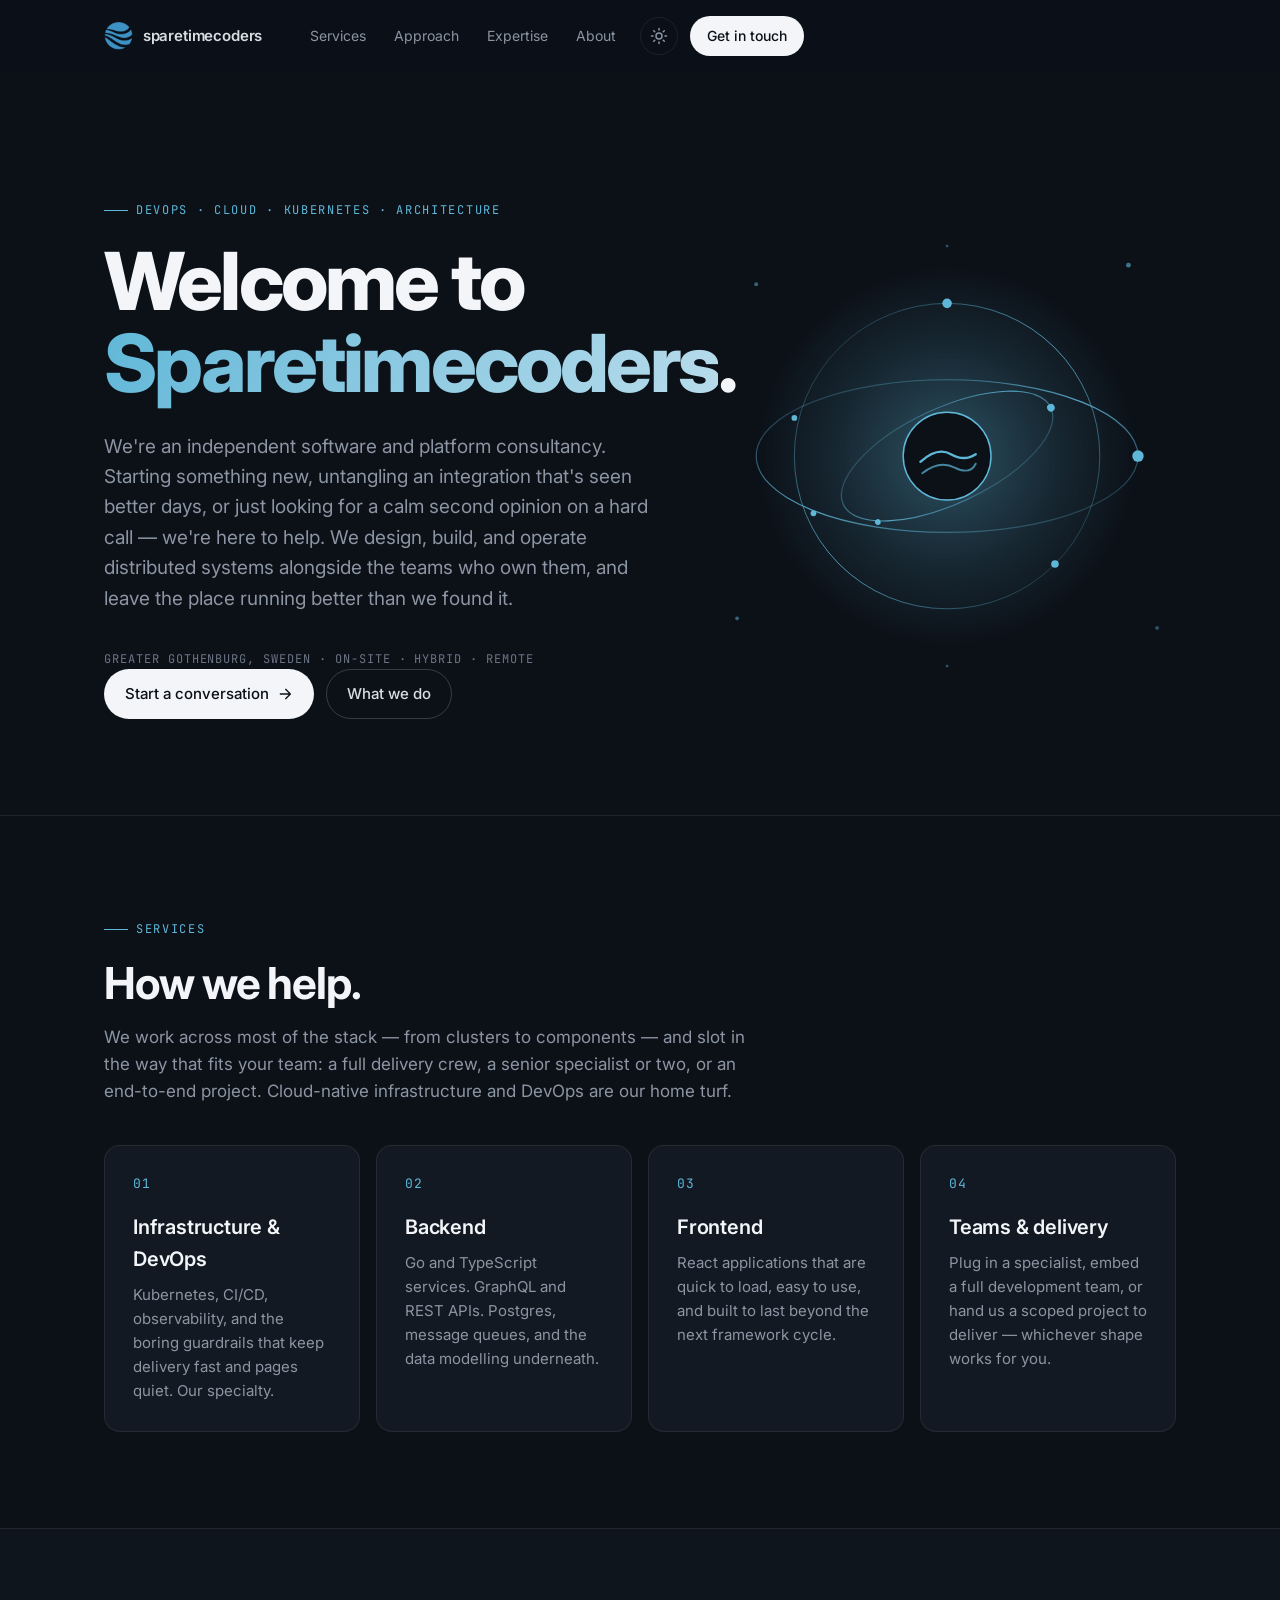
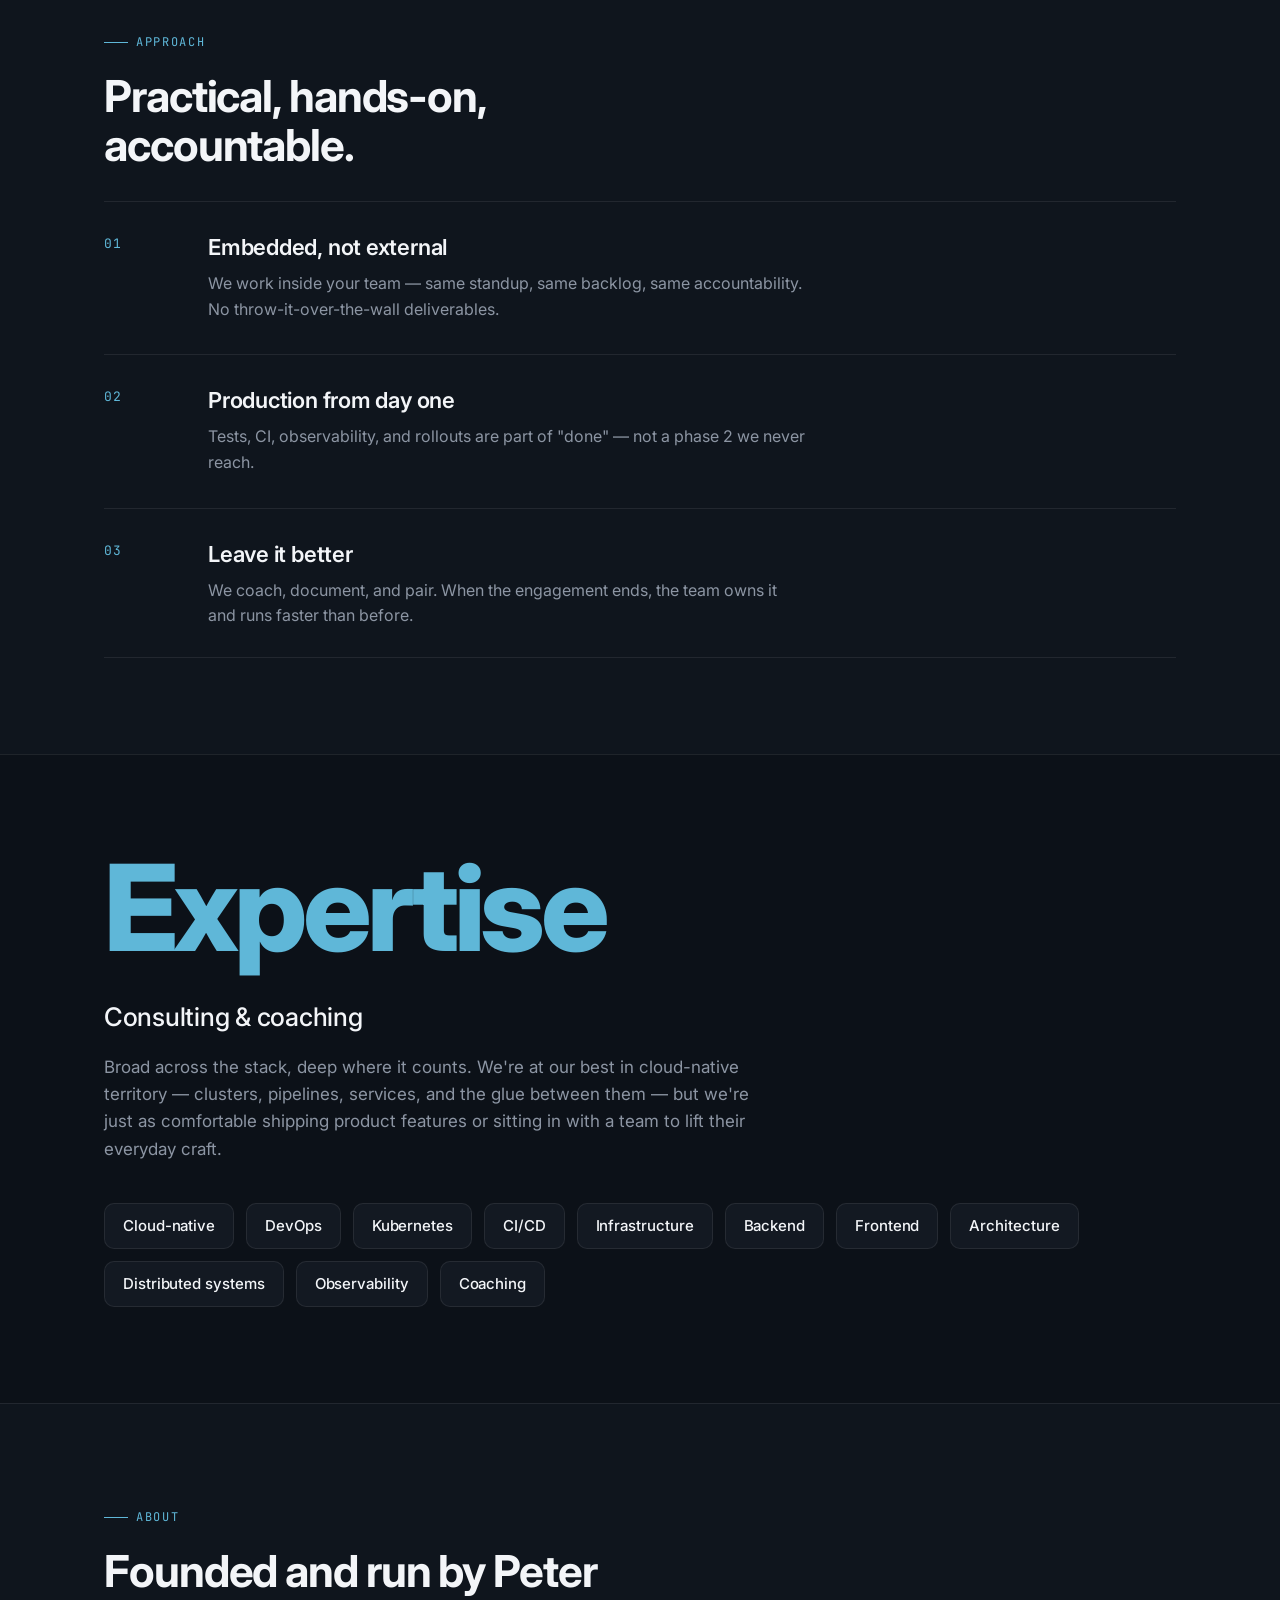
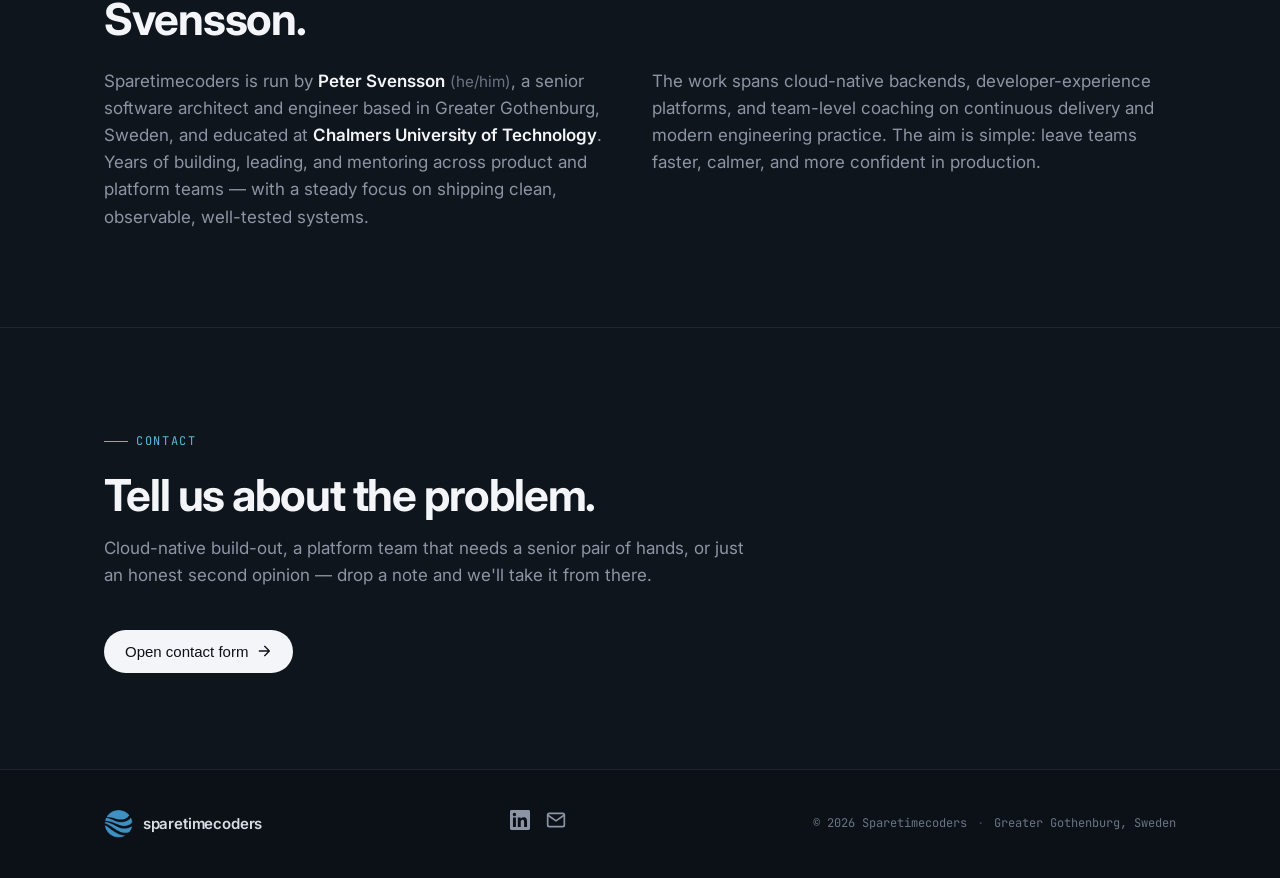
==== commit 7ba89038: "feat: dark default theme + content polish - Set data-theme=dark as default (HTML attribute prevents " ====
--- a/index.html
+++ b/index.html
@@ -1,5 +1,5 @@
 <!doctype html>
-<html lang="en">
+<html lang="en" data-theme="dark">
 <head>
   <meta charset="utf-8" />
   <meta name="viewport" content="width=device-width, initial-scale=1" />
@@ -50,7 +50,7 @@
     <section class="hero">
       <div class="container hero-grid">
         <div class="hero-copy">
-          <p class="eyebrow">Software &amp; platform consultancy · Gothenburg</p>
+          <p class="eyebrow">DevOps · Cloud · Kubernetes · Architecture</p>
           <h1 class="hero-title">
             Welcome to <span class="grad">Sparetimecoders</span>.
           </h1>
@@ -61,6 +61,7 @@
             distributed systems alongside the teams who own them, and leave the place running
             better than we found it.
           </p>
+          <p class="hero-meta">Greater Gothenburg, Sweden · on-site · hybrid · remote</p>
           <div class="cta-row">
             <a class="btn btn-primary" href="#contact">Start a conversation
               <svg viewBox="0 0 24 24" width="16" height="16" fill="none" stroke="currentColor" stroke-width="2" stroke-linecap="round" stroke-linejoin="round"><path d="M5 12h14M13 5l7 7-7 7"/></svg>
@@ -226,9 +227,10 @@
         <h2 class="section-title">Founded and run by Peter Svensson.</h2>
         <div class="about-grid">
           <p>
-            Sparetimecoders is run by <strong>Peter Svensson</strong>, a senior software architect and engineer based in
-            Gothenburg, Sweden. Years of building, leading, and mentoring across product and platform teams — with a steady
-            focus on shipping clean, observable, well-tested systems.
+            Sparetimecoders is run by <strong>Peter Svensson</strong> <span class="pronouns">(he/him)</span>,
+            a senior software architect and engineer based in Greater Gothenburg, Sweden, and educated at
+            <strong>Chalmers University of Technology</strong>. Years of building, leading, and mentoring across
+            product and platform teams — with a steady focus on shipping clean, observable, well-tested systems.
           </p>
           <p>
             The work spans cloud-native backends, developer-experience platforms, and team-level coaching on
@@ -321,7 +323,7 @@
       <div class="foot-meta">
         <span>© <span id="year">2026</span> Sparetimecoders</span>
         <span class="dot">·</span>
-        <span>Gothenburg, Sweden</span>
+        <span>Greater Gothenburg, Sweden</span>
       </div>
     </div>
   </footer>
@@ -330,8 +332,7 @@
     (function () {
       var root = document.documentElement;
       var stored = localStorage.getItem('theme');
-      var prefersDark = window.matchMedia('(prefers-color-scheme: dark)').matches;
-      root.setAttribute('data-theme', stored || (prefersDark ? 'dark' : 'light'));
+      root.setAttribute('data-theme', stored || 'dark');
 
       document.getElementById('theme-toggle').addEventListener('click', function () {
         var next = root.getAttribute('data-theme') === 'dark' ? 'light' : 'dark';
--- a/style.css
+++ b/style.css
@@ -258,6 +258,21 @@
   display: flex;
   gap: 12px;
   flex-wrap: wrap;
+}
+
+.hero-meta {
+  margin: 24px 0 0;
+  font-family: 'JetBrains Mono', monospace;
+  font-size: 12px;
+  letter-spacing: 0.08em;
+  color: var(--fg-subtle);
+  text-transform: uppercase;
+}
+
+.pronouns {
+  font-weight: 400;
+  font-size: 0.9em;
+  color: var(--fg-subtle);
 }
 
 .section {
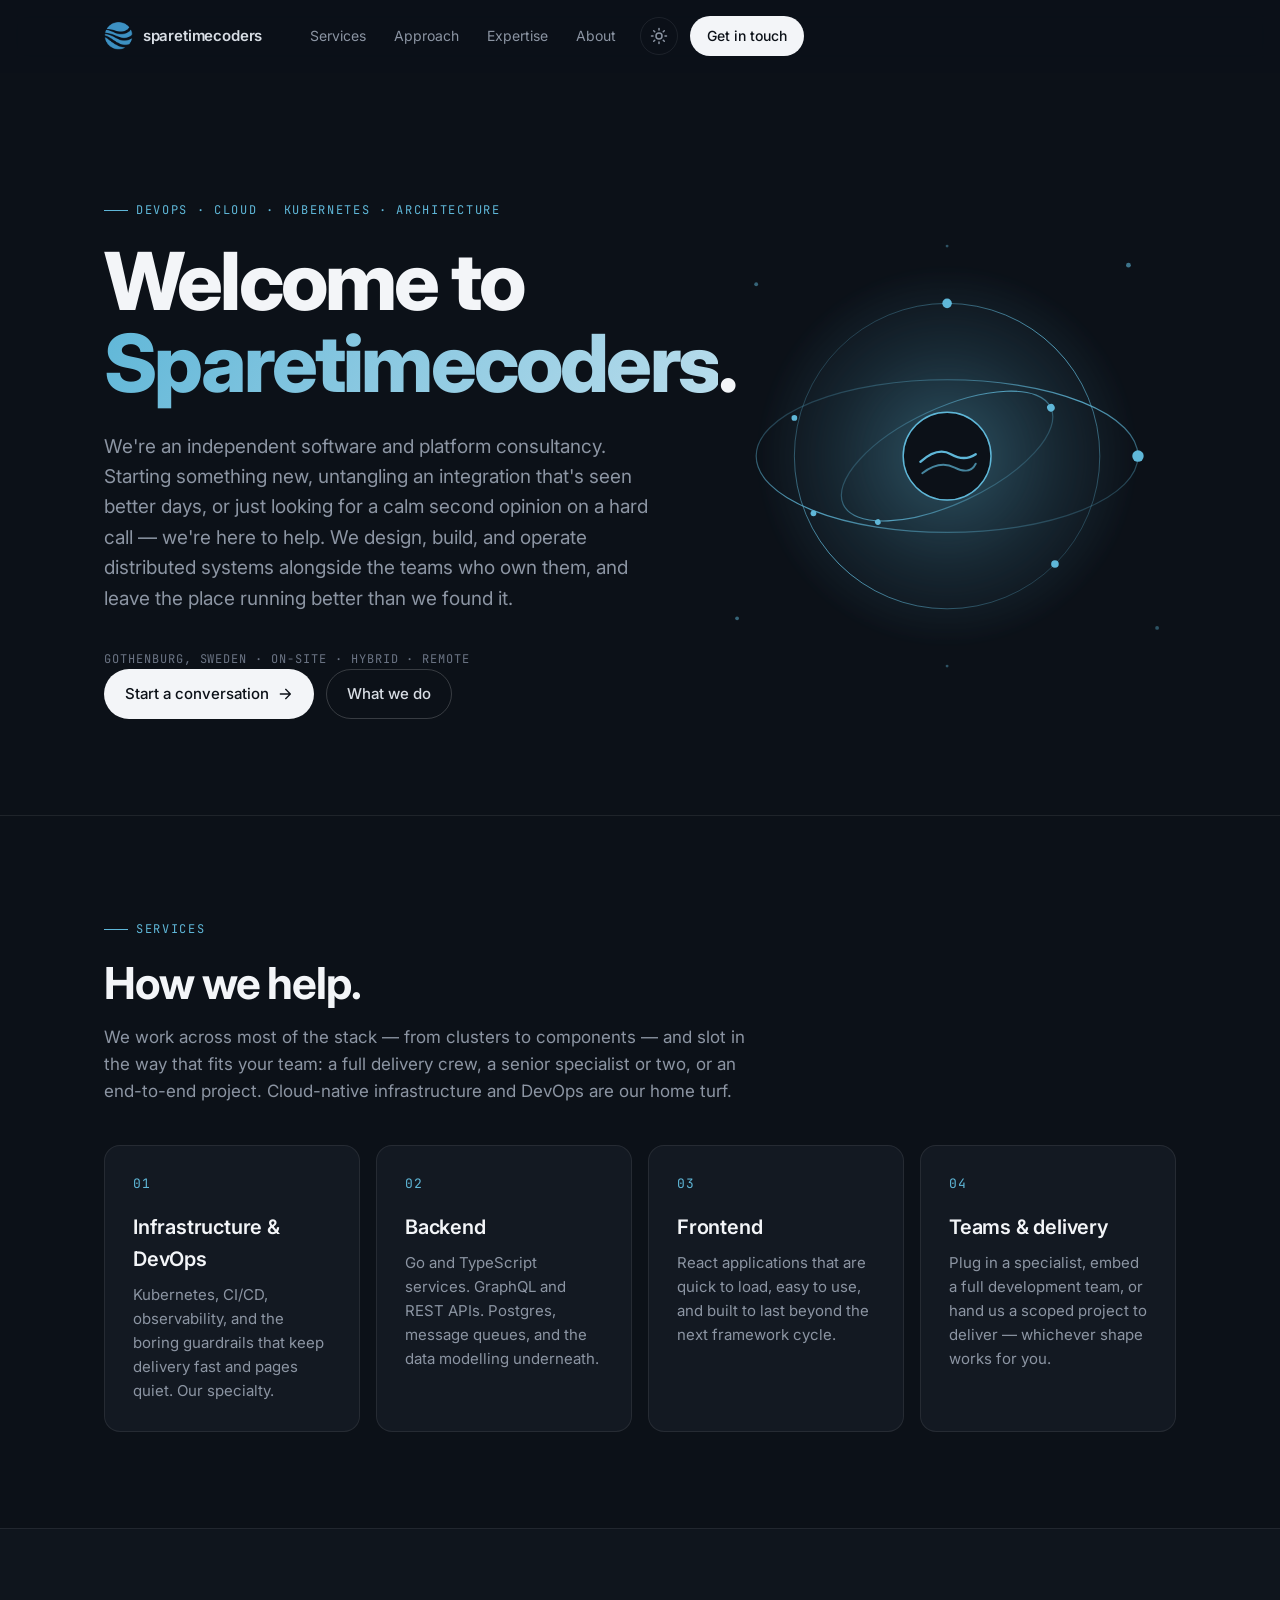
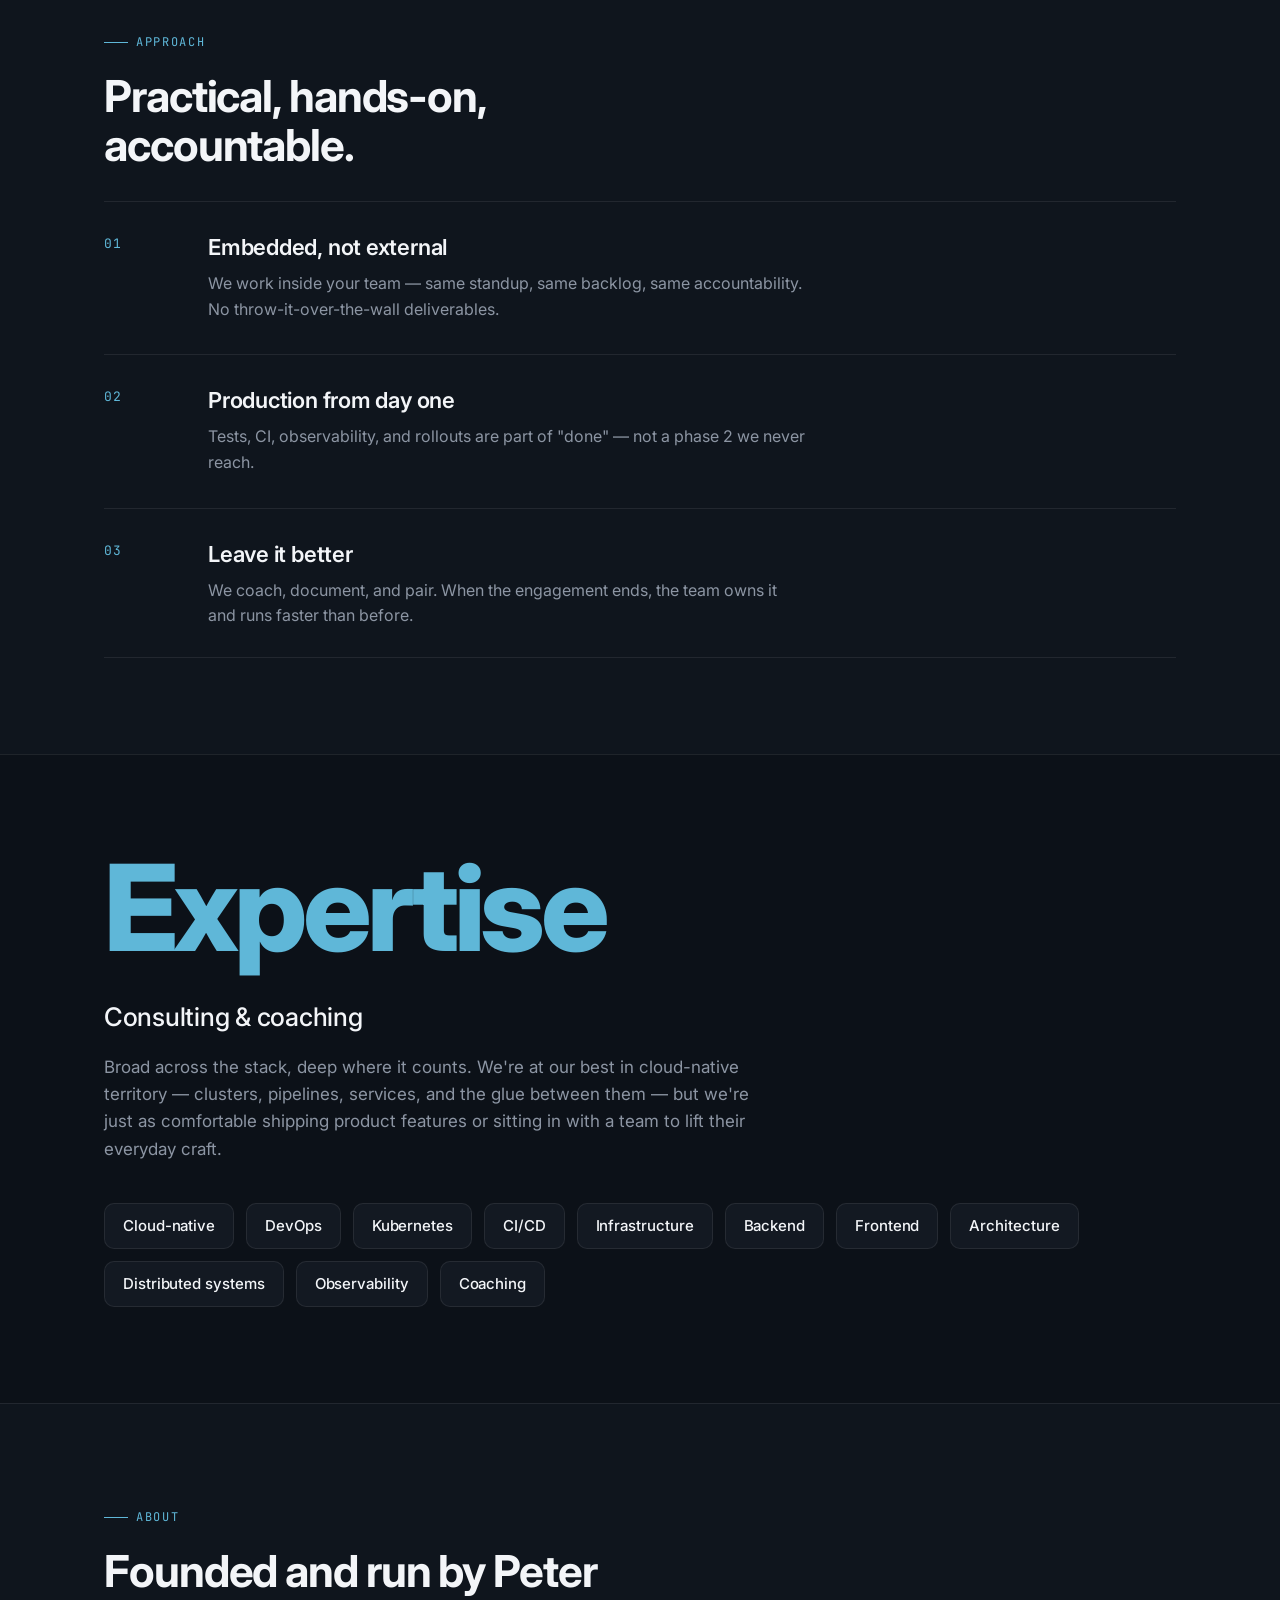
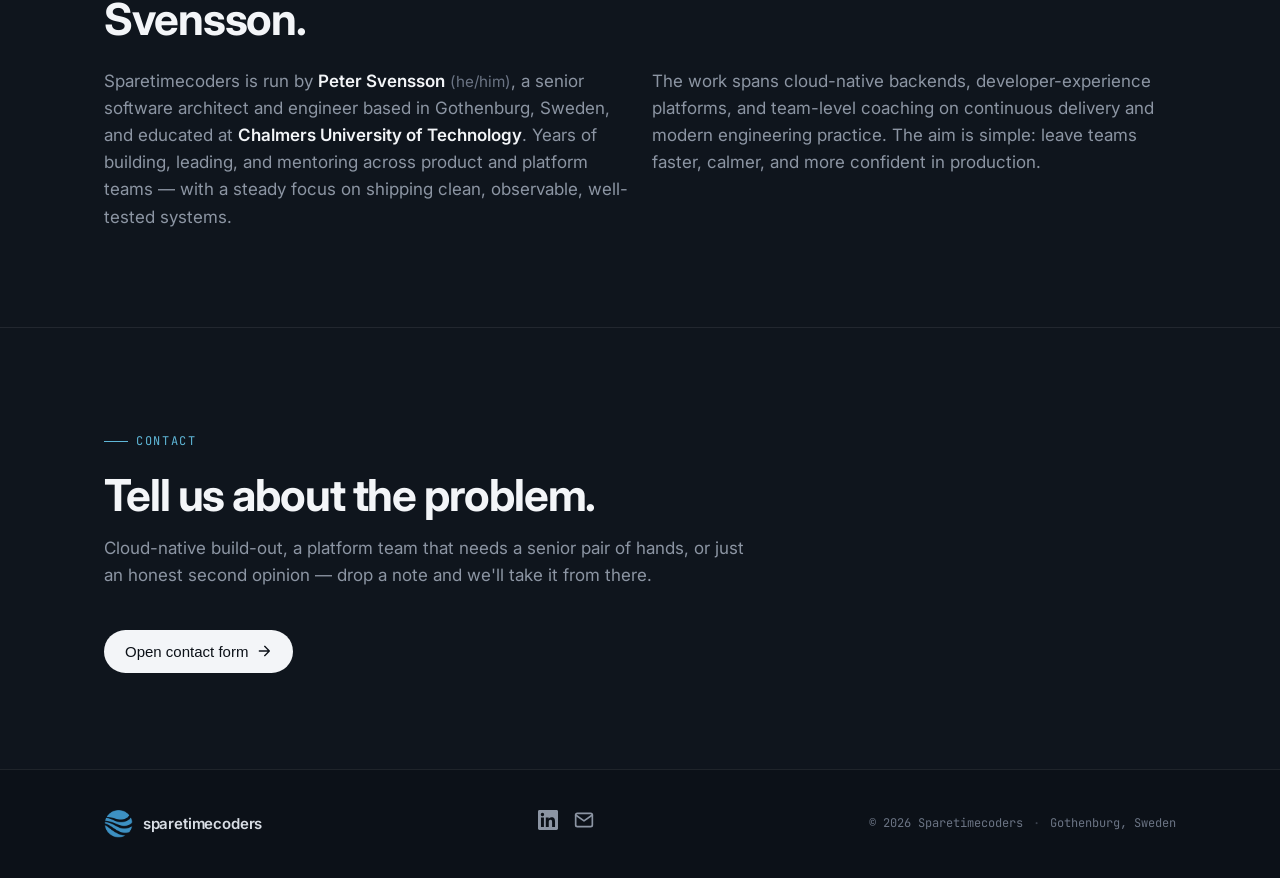
==== commit f3733b73: "fix: use Gothenburg consistently (drop Greater)" ====
--- a/index.html
+++ b/index.html
@@ -61,7 +61,7 @@
             distributed systems alongside the teams who own them, and leave the place running
             better than we found it.
           </p>
-          <p class="hero-meta">Greater Gothenburg, Sweden · on-site · hybrid · remote</p>
+          <p class="hero-meta">Gothenburg, Sweden · on-site · hybrid · remote</p>
           <div class="cta-row">
             <a class="btn btn-primary" href="#contact">Start a conversation
               <svg viewBox="0 0 24 24" width="16" height="16" fill="none" stroke="currentColor" stroke-width="2" stroke-linecap="round" stroke-linejoin="round"><path d="M5 12h14M13 5l7 7-7 7"/></svg>
@@ -228,7 +228,7 @@
         <div class="about-grid">
           <p>
             Sparetimecoders is run by <strong>Peter Svensson</strong> <span class="pronouns">(he/him)</span>,
-            a senior software architect and engineer based in Greater Gothenburg, Sweden, and educated at
+            a senior software architect and engineer based in Gothenburg, Sweden, and educated at
             <strong>Chalmers University of Technology</strong>. Years of building, leading, and mentoring across
             product and platform teams — with a steady focus on shipping clean, observable, well-tested systems.
           </p>
@@ -323,7 +323,7 @@
       <div class="foot-meta">
         <span>© <span id="year">2026</span> Sparetimecoders</span>
         <span class="dot">·</span>
-        <span>Greater Gothenburg, Sweden</span>
+        <span>Gothenburg, Sweden</span>
       </div>
     </div>
   </footer>
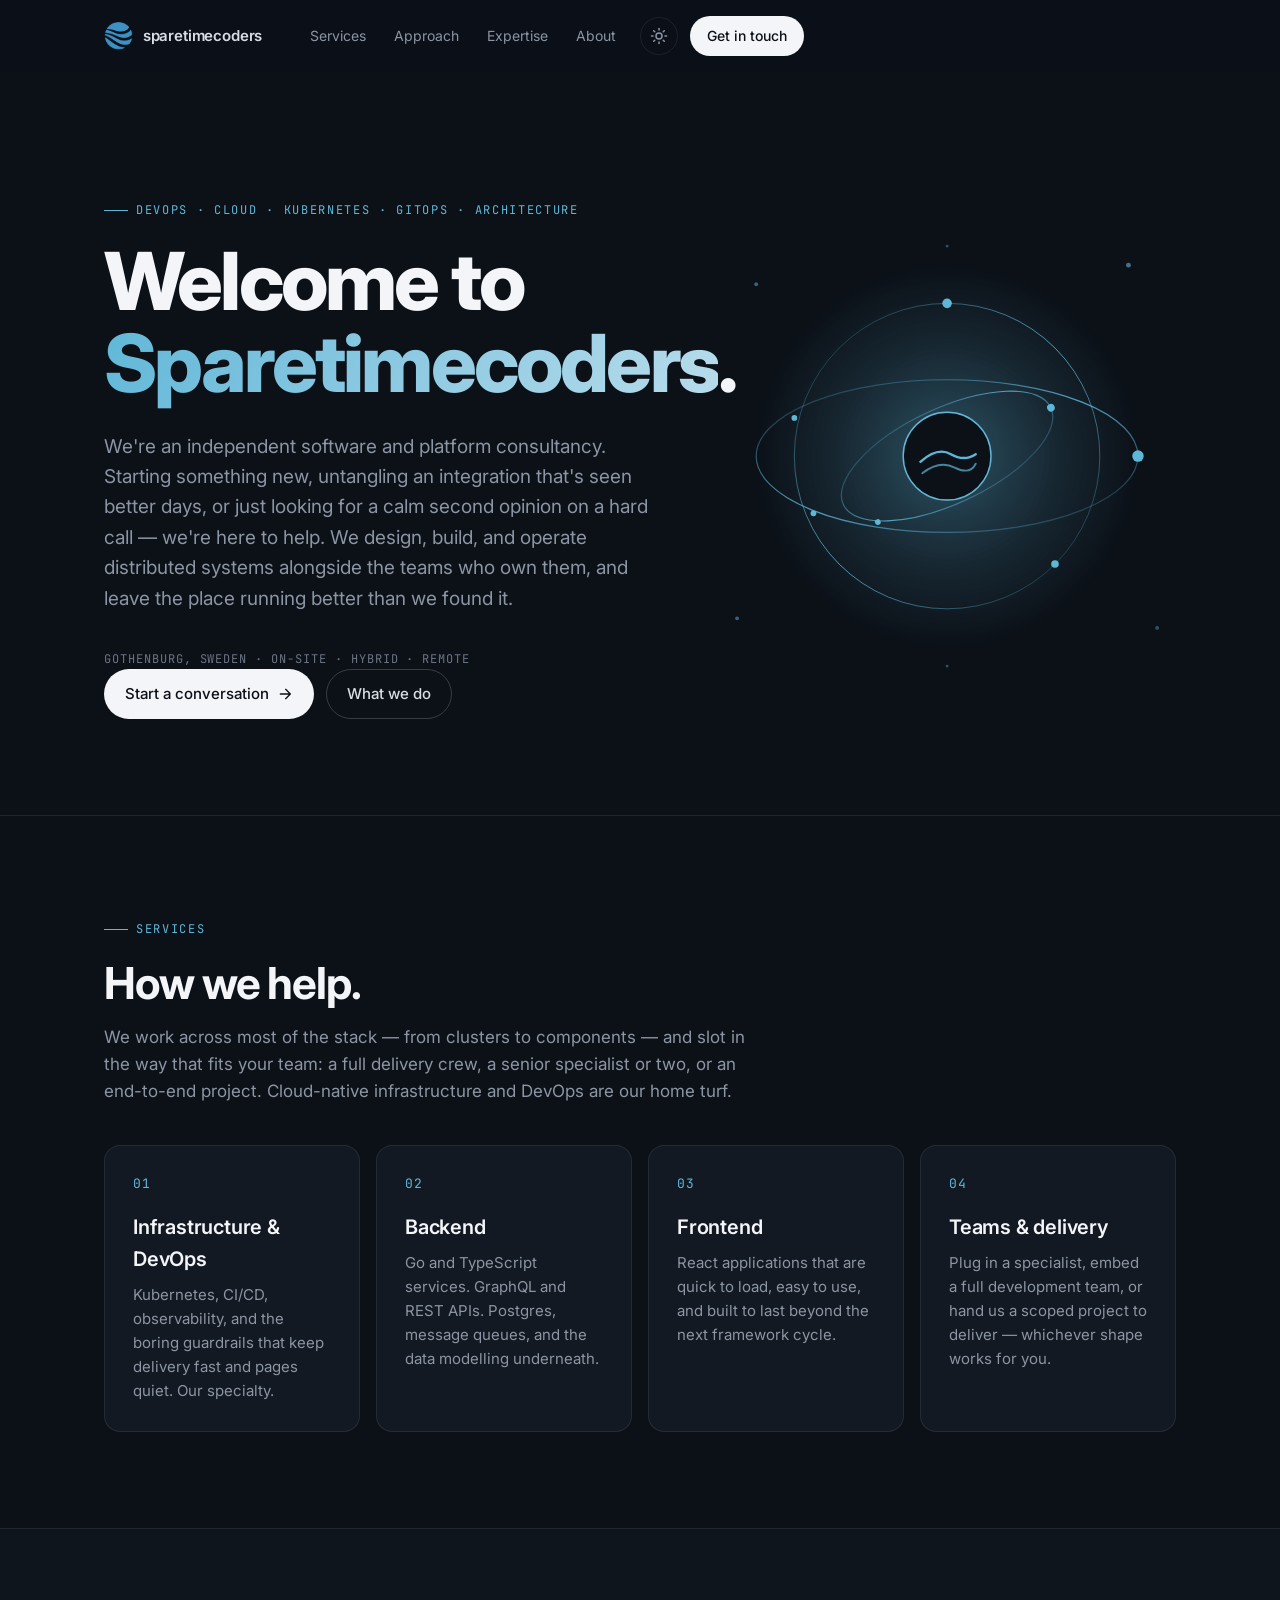
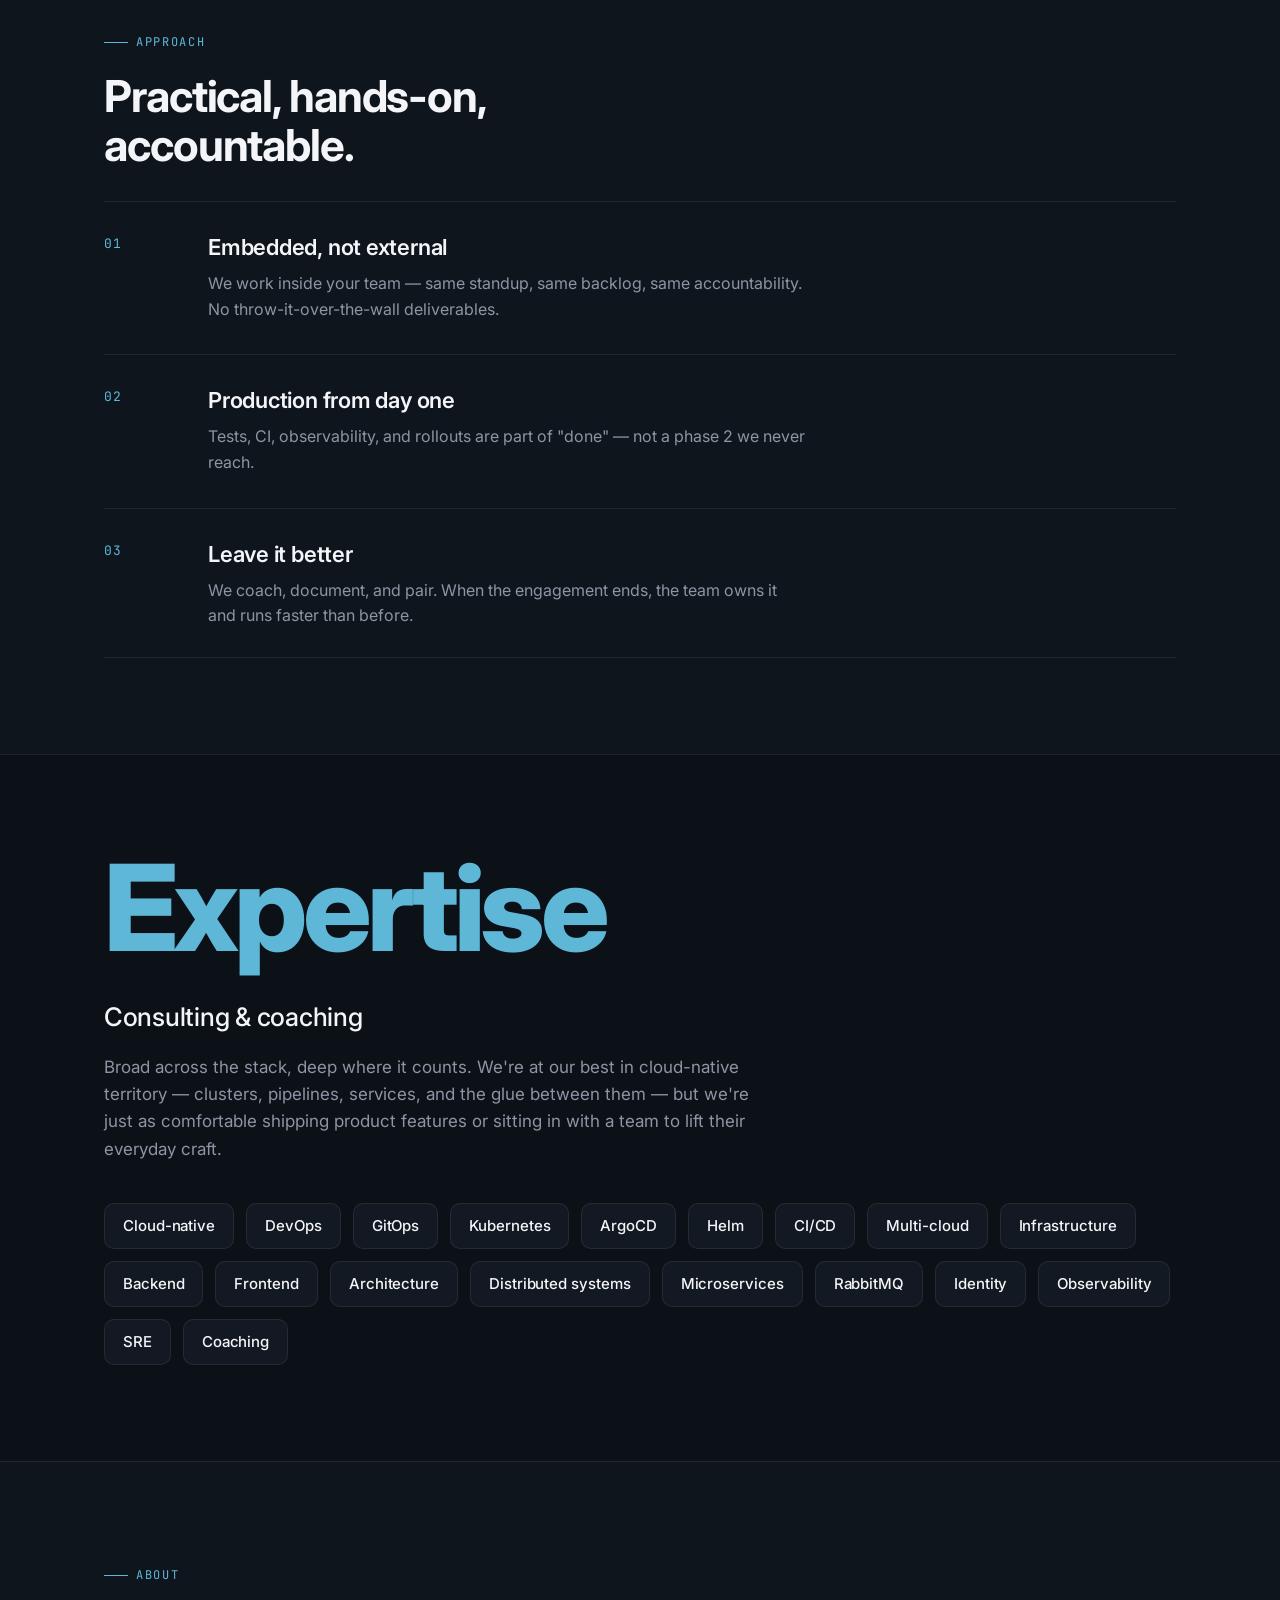
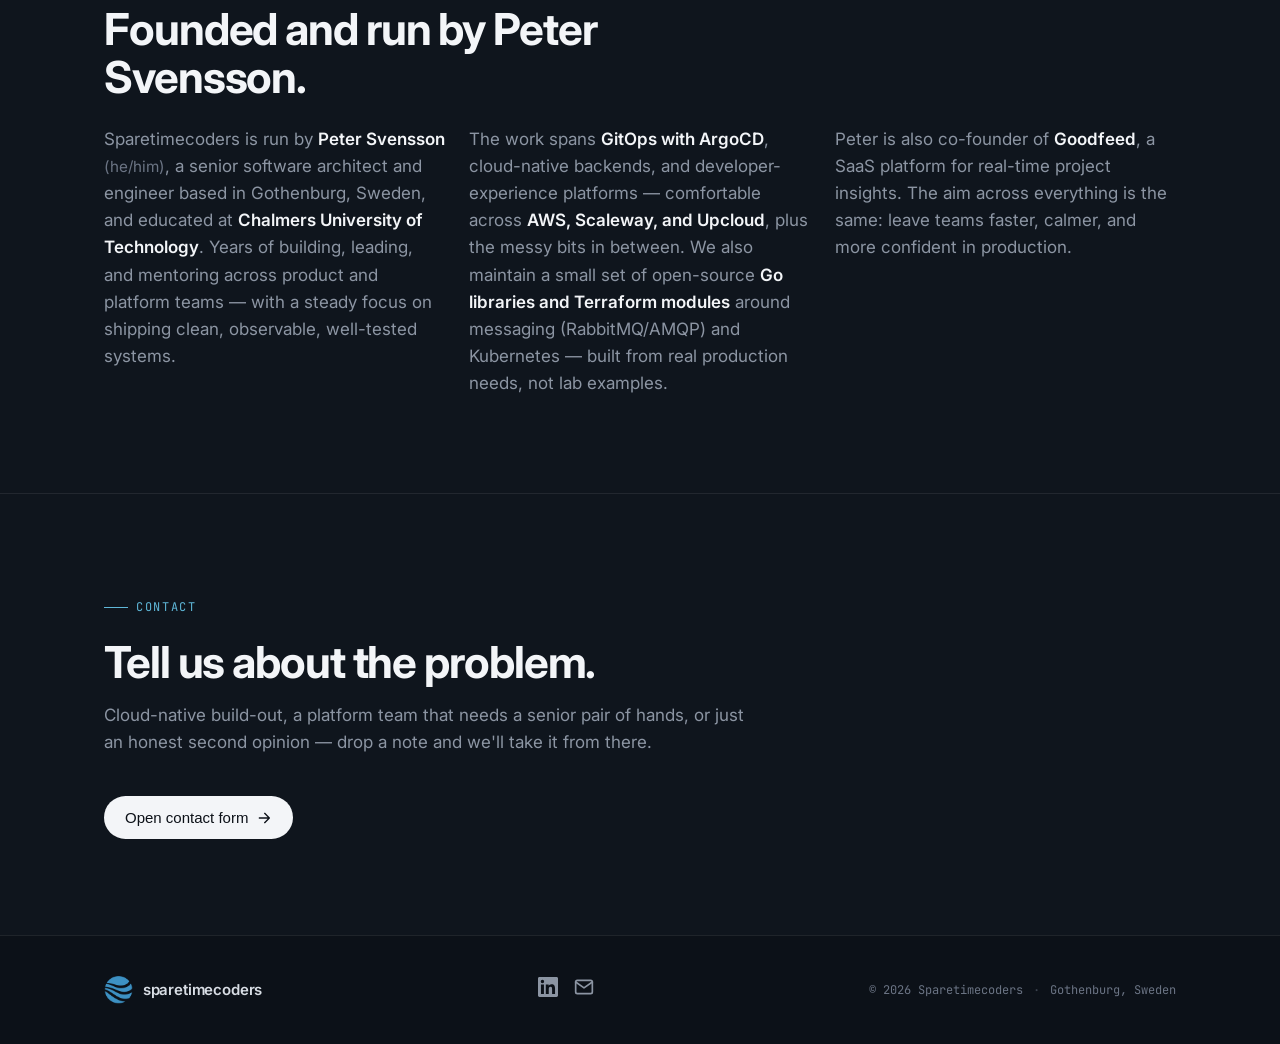
==== commit 7aa2e42a: "feat: sync site with refreshed LinkedIn positioning - Hero eyebrow now includes GitOps - Expertise c" ====
--- a/index.html
+++ b/index.html
@@ -50,7 +50,7 @@
     <section class="hero">
       <div class="container hero-grid">
         <div class="hero-copy">
-          <p class="eyebrow">DevOps · Cloud · Kubernetes · Architecture</p>
+          <p class="eyebrow">DevOps · Cloud · Kubernetes · GitOps · Architecture</p>
           <h1 class="hero-title">
             Welcome to <span class="grad">Sparetimecoders</span>.
           </h1>
@@ -208,14 +208,22 @@
         <ul class="chips chips-lg">
           <li>Cloud-native</li>
           <li>DevOps</li>
+          <li>GitOps</li>
           <li>Kubernetes</li>
+          <li>ArgoCD</li>
+          <li>Helm</li>
           <li>CI/CD</li>
+          <li>Multi-cloud</li>
           <li>Infrastructure</li>
           <li>Backend</li>
           <li>Frontend</li>
           <li>Architecture</li>
           <li>Distributed systems</li>
+          <li>Microservices</li>
+          <li>RabbitMQ</li>
+          <li>Identity</li>
           <li>Observability</li>
+          <li>SRE</li>
           <li>Coaching</li>
         </ul>
       </div>
@@ -233,9 +241,15 @@
             product and platform teams — with a steady focus on shipping clean, observable, well-tested systems.
           </p>
           <p>
-            The work spans cloud-native backends, developer-experience platforms, and team-level coaching on
-            continuous delivery and modern engineering practice. The aim is simple: leave teams faster, calmer,
-            and more confident in production.
+            The work spans <strong>GitOps with ArgoCD</strong>, cloud-native backends, and developer-experience
+            platforms — comfortable across <strong>AWS, Scaleway, and Upcloud</strong>, plus the messy bits in
+            between. We also maintain a small set of open-source <strong>Go libraries and Terraform modules</strong>
+            around messaging (RabbitMQ/AMQP) and Kubernetes — built from real production needs, not lab examples.
+          </p>
+          <p>
+            Peter is also co-founder of <a href="https://goodfeed.io" target="_blank" rel="noopener"><strong>Goodfeed</strong></a>,
+            a SaaS platform for real-time project insights. The aim across everything is the same: leave teams
+            faster, calmer, and more confident in production.
           </p>
         </div>
       </div>
